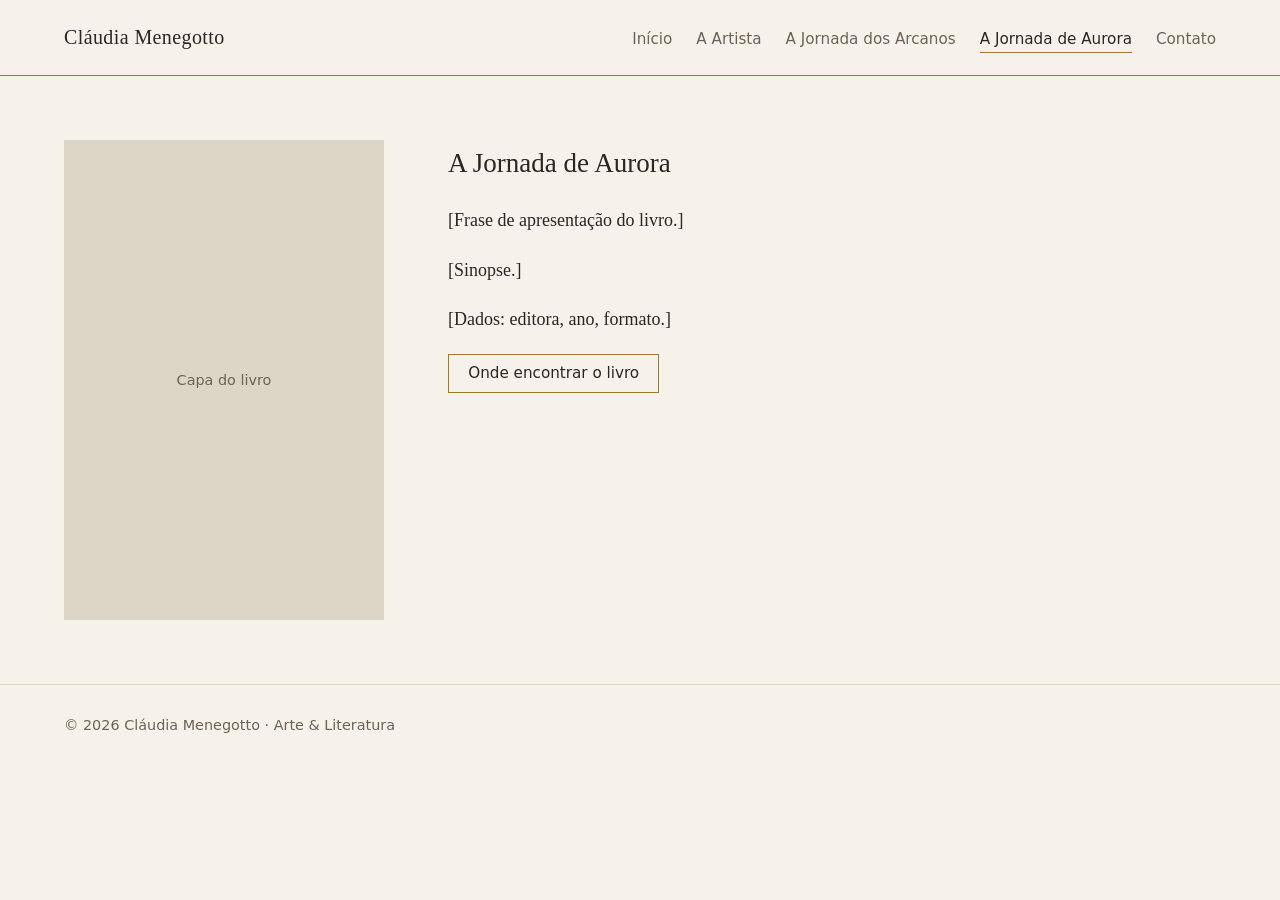
==== obras/jornada-de-aurora/index.html @ e8484754 "Add files via upload" ====
<!DOCTYPE html>
<html lang="pt-BR">
<head>
<meta charset="utf-8">
<meta name="viewport" content="width=device-width, initial-scale=1">
<title>A Jornada de Aurora — Cláudia Menegotto</title>
<meta name="description" content="Livro A Jornada de Aurora, de Cláudia Menegotto.">
<meta property="og:title" content="A Jornada de Aurora — Cláudia Menegotto">
<meta property="og:description" content="Livro A Jornada de Aurora, de Cláudia Menegotto.">
<meta property="og:image" content="https://arte.claudiamenegotto.com.br/img/og.jpg">
<meta property="og:type" content="website">
<link rel="icon" href="/img/favicon.png">
<link rel="stylesheet" href="/css/style.css">
</head>
<body>
<header class="topo">
<a class="marca" href="/">Cláudia Menegotto</a>
<nav aria-label="Principal">
<a href="/">Início</a>
<a href="/artista.html">A Artista</a>
<a href="/obras/jornada-dos-arcanos/">A Jornada dos Arcanos</a>
<a href="/obras/jornada-de-aurora/" aria-current="page">A Jornada de Aurora</a>
<a href="/contato.html">Contato</a>
</nav>
</header>
<main>
<section class="livro">
<div class="foto" style="aspect-ratio:2/3"><img src="/img/aurora-capa.webp" alt="Capa do livro A Jornada de Aurora" onerror="this.remove()">Capa do livro</div>
<div>
<h1>A Jornada de Aurora</h1>
<p class="lead">[Frase de apresentação do livro.]</p>
<p>[Sinopse.]</p>
<p>[Dados: editora, ano, formato.]</p>
<a class="botao" href="LINK-DE-COMPRA">Onde encontrar o livro</a>
</div>
</section>
</main>
<footer class="rodape">© <span data-ano></span> Cláudia Menegotto · Arte &amp; Literatura</footer>
<script src="/js/main.js"></script>
</body>
</html>
---- css/style.css ----
:root{--fundo:#F6F2EA;--texto:#2A2622;--suave:#6B6358;--ouro:#9C7A2E;--linha:#DDD5C5;
--serif:"Iowan Old Style","Palatino Linotype",Palatino,Georgia,serif;--sans:system-ui,-apple-system,"Segoe UI",sans-serif}
*{box-sizing:border-box}
html{scroll-behavior:smooth}
body{margin:0;background:var(--fundo);color:var(--texto);font:1.125rem/1.75 var(--serif)}
img{max-width:100%;display:block}
a{color:inherit}
:focus-visible{outline:2px solid var(--ouro);outline-offset:3px}
.topo{display:flex;flex-wrap:wrap;justify-content:space-between;align-items:baseline;gap:.5rem 2rem;padding:1.25rem clamp(1rem,5vw,4rem);border-bottom:1px solid var(--ouro)}
.marca{font-size:1.25rem;text-decoration:none;letter-spacing:.02em}
.topo nav{display:flex;flex-wrap:wrap;gap:.25rem 1.5rem;font:.95rem var(--sans)}
.topo nav a{text-decoration:none;color:var(--suave);padding:.25rem 0}
.topo nav a:hover,.topo nav a[aria-current]{color:var(--texto);box-shadow:0 1px 0 var(--ouro)}
main{padding:0 clamp(1rem,5vw,4rem)}
.hero{padding:clamp(3rem,10vw,7rem) 0 clamp(2rem,6vw,4rem)}
.hero h1{font-weight:400;font-size:clamp(2.6rem,8vw,5.5rem);line-height:1.05;margin:0 0 1rem;letter-spacing:-.01em}
.hero p{font-style:italic;color:var(--suave);font-size:1.3rem;max-width:34ch;margin:0}
.destaques{display:grid;grid-template-columns:1fr 1fr;gap:clamp(1.5rem,4vw,3.5rem);padding-bottom:4rem}
.destaque{text-decoration:none;display:block}
.foto{aspect-ratio:4/5;background:var(--linha);overflow:hidden;display:grid;place-items:center;color:var(--suave);font:.9rem var(--sans)}
.foto img{width:100%;height:100%;object-fit:cover}
.destaque h2{font-weight:400;font-size:1.75rem;margin:1rem 0 .25rem}
.destaque p{margin:0 0 .75rem;color:var(--suave)}
.botao{display:inline-block;font:.95rem var(--sans);border:1px solid var(--ouro);padding:.6rem 1.2rem;text-decoration:none;color:var(--texto);background:none;cursor:pointer}
.botao:hover{background:var(--ouro);color:#fff}
.texto{max-width:62ch;padding:clamp(2rem,6vw,4rem) 0}
.texto h1{font-weight:400;font-size:clamp(2rem,5vw,3.25rem);line-height:1.15;margin:0 0 1.5rem}
.texto .lead{font-style:italic;font-size:1.3rem;color:var(--suave)}
.livro{display:grid;grid-template-columns:minmax(0,320px) 1fr;gap:clamp(1.5rem,5vw,4rem);padding:clamp(2rem,6vw,4rem) 0;align-items:start}
.livro h1{font-weight:400;margin:0 0 1rem}
.galeria{display:grid;grid-template-columns:repeat(auto-fill,minmax(150px,1fr));gap:1rem;padding:1rem 0 4rem}
.galeria button{all:unset;cursor:pointer;display:block}
.galeria .foto{aspect-ratio:3/4}
.galeria .foto.sem-foto::before{content:attr(data-n);font:2.5rem var(--serif);color:var(--ouro)}
.galeria span{display:block;margin-top:.4rem;font:.9rem var(--sans);color:var(--suave)}
dialog{border:0;padding:0;background:var(--fundo);color:var(--texto);max-width:min(960px,94vw);width:100%;max-height:94vh;overflow:auto}
dialog::backdrop{background:rgba(30,26,22,.85)}
.lb{display:grid;grid-template-columns:3fr 2fr;gap:2rem;padding:1.5rem}
.lb .foto{aspect-ratio:auto;background:none}
.lb .foto img{height:auto;max-height:85vh;object-fit:contain}
.lb h3{font-weight:400;font-size:1.75rem;margin:0 0 1rem}
.lb .frase{font-style:italic;font-size:1.25rem}
.lb .pergunta{color:var(--ouro)}
.lb-nav{display:flex;gap:.5rem;flex-wrap:wrap;margin-top:1.5rem}
label{display:block;font:.95rem var(--sans);margin-top:1rem}
input,textarea{width:100%;font:1rem var(--sans);padding:.6rem;border:1px solid var(--linha);background:#fff}
.rodape{padding:2rem clamp(1rem,5vw,4rem);border-top:1px solid var(--linha);font:.9rem var(--sans);color:var(--suave)}
@media(max-width:720px){.destaques,.livro,.lb{grid-template-columns:1fr}}
@media(prefers-reduced-motion:reduce){html{scroll-behavior:auto}}
.galeria .foto img{object-fit:contain}
.galeria{align-items:start}
.galeria .foto{aspect-ratio:auto;background:none}
.galeria .foto img{height:auto;object-fit:contain}
.galeria .foto.sem-foto{aspect-ratio:3/4;background:var(--linha)}
.galeria{grid-template-columns:repeat(16,1fr);gap:1.25rem .75rem}
.galeria button{grid-column:span 2}
.galeria button:nth-child(1),.galeria button:nth-child(16){grid-column:2 / span 2}
.galeria button:nth-child(8){grid-column:1 / span 2}
@media(max-width:900px){
.galeria{grid-template-columns:repeat(auto-fill,minmax(110px,1fr))}
.galeria button:nth-child(n){grid-column:auto}
}
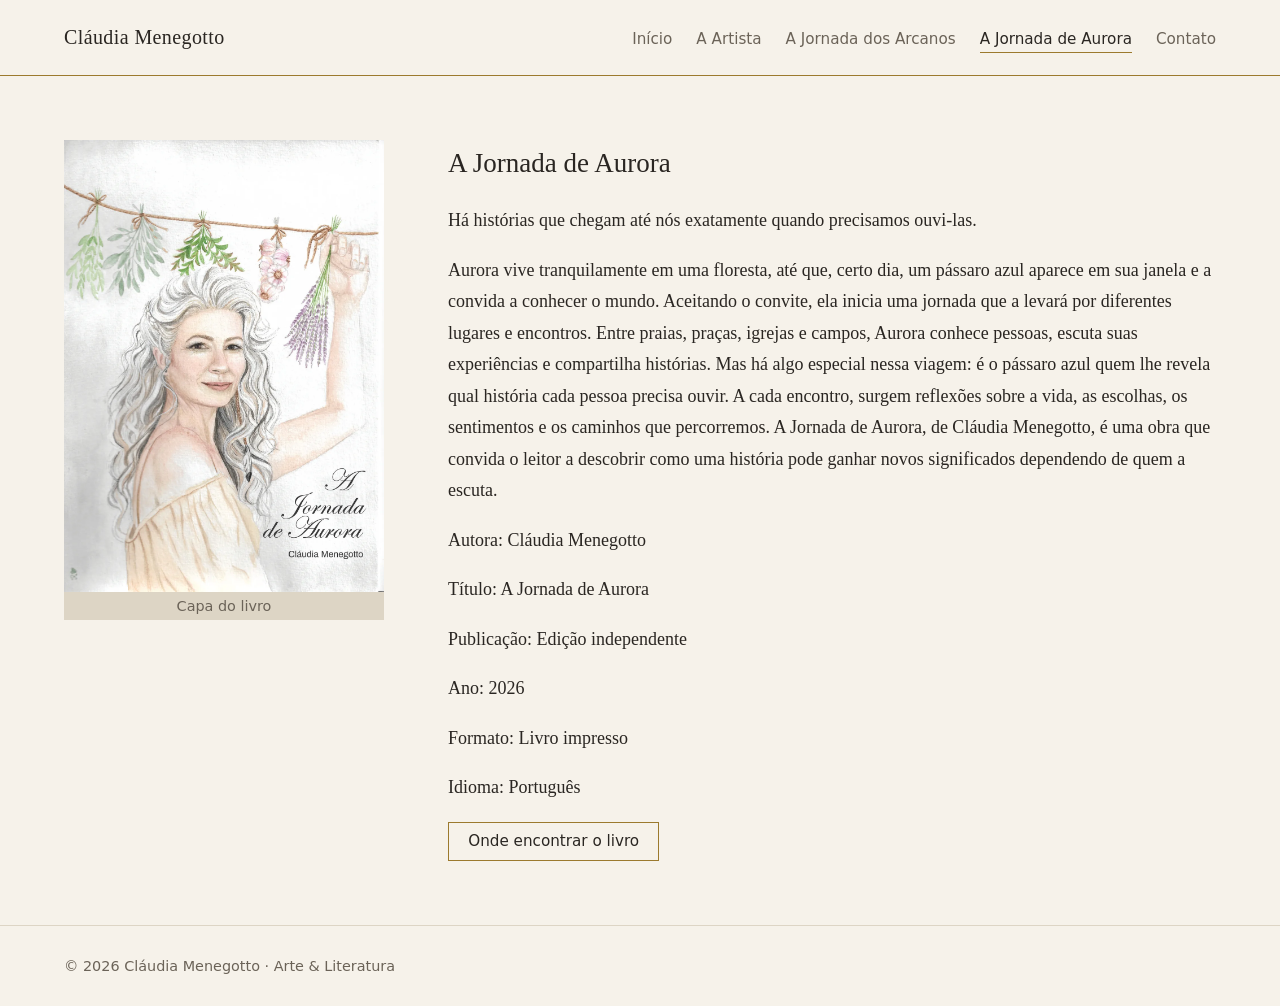
==== commit 1b1a80a6: "Add files via upload “Textos novos e mais fotos”" ====
--- a/obras/jornada-de-aurora/index.html
+++ b/obras/jornada-de-aurora/index.html
@@ -28,10 +28,19 @@
 <div class="foto" style="aspect-ratio:2/3"><img src="/img/aurora-capa.webp" alt="Capa do livro A Jornada de Aurora" onerror="this.remove()">Capa do livro</div>
 <div>
 <h1>A Jornada de Aurora</h1>
-<p class="lead">[Frase de apresentação do livro.]</p>
-<p>[Sinopse.]</p>
-<p>[Dados: editora, ano, formato.]</p>
-<a class="botao" href="LINK-DE-COMPRA">Onde encontrar o livro</a>
+<p class="lead">Há histórias que chegam até nós exatamente quando precisamos ouvi-las.</p>
+<p>Aurora vive tranquilamente em uma floresta, até que, certo dia, um pássaro azul aparece em sua janela e a convida a conhecer o mundo.
+Aceitando o convite, ela inicia uma jornada que a levará por diferentes lugares e encontros. Entre praias, praças, igrejas e campos, Aurora conhece pessoas, escuta suas experiências e compartilha histórias.
+Mas há algo especial nessa viagem: é o pássaro azul quem lhe revela qual história cada pessoa precisa ouvir.
+A cada encontro, surgem reflexões sobre a vida, as escolhas, os sentimentos e os caminhos que percorremos.
+A Jornada de Aurora, de Cláudia Menegotto, é uma obra que convida o leitor a descobrir como uma história pode ganhar novos significados dependendo de quem a escuta.</p>
+<p>Autora: Cláudia Menegotto</p>
+Título: A Jornada de Aurora</p>
+Publicação: Edição independente</p>
+Ano: 2026</p>
+Formato: Livro impresso</p>
+Idioma: Português</p>
+<a class="botao" href="https://www.amazon.com.br/Jornada-Aurora-Cl%C3%A1udia-Menegotto-ebook/dp/B0FF2WG23J/ref=sr_1_5?__mk_pt_BR=%C3%85M%C3%85%C5%BD%C3%95%C3%91&crid=3G5QTINK9AEIJ&dib=eyJ2IjoiMSJ9.[base64].I6HMRCLj_oyGDGX-7HS_ZInhVFxqEJJkIUWOuiNA_0w&dib_tag=se&keywords=a+jornada+de+aurora&qid=1794937590&sprefix=a+jornada+de+aurora%2Caps%2C240&sr=8-5">Onde encontrar o livro</a>
 </div>
 </section>
 </main>
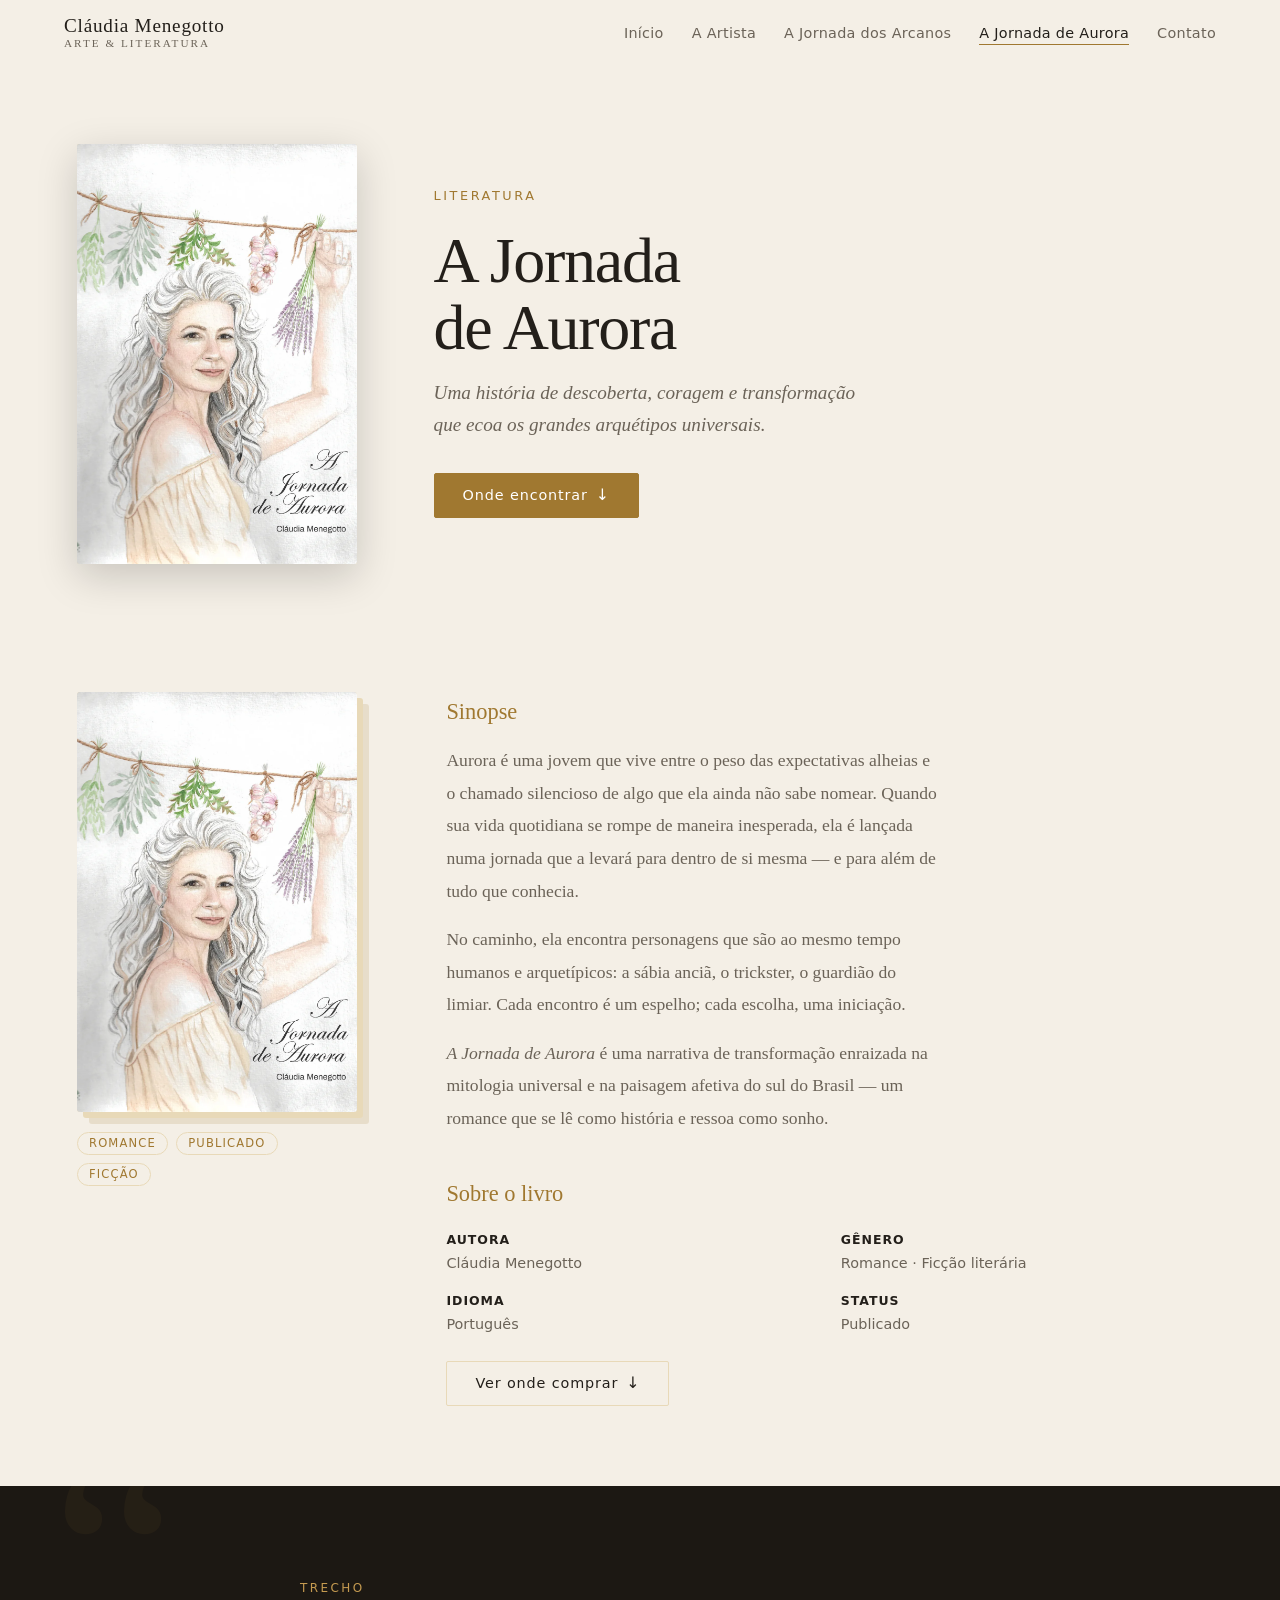
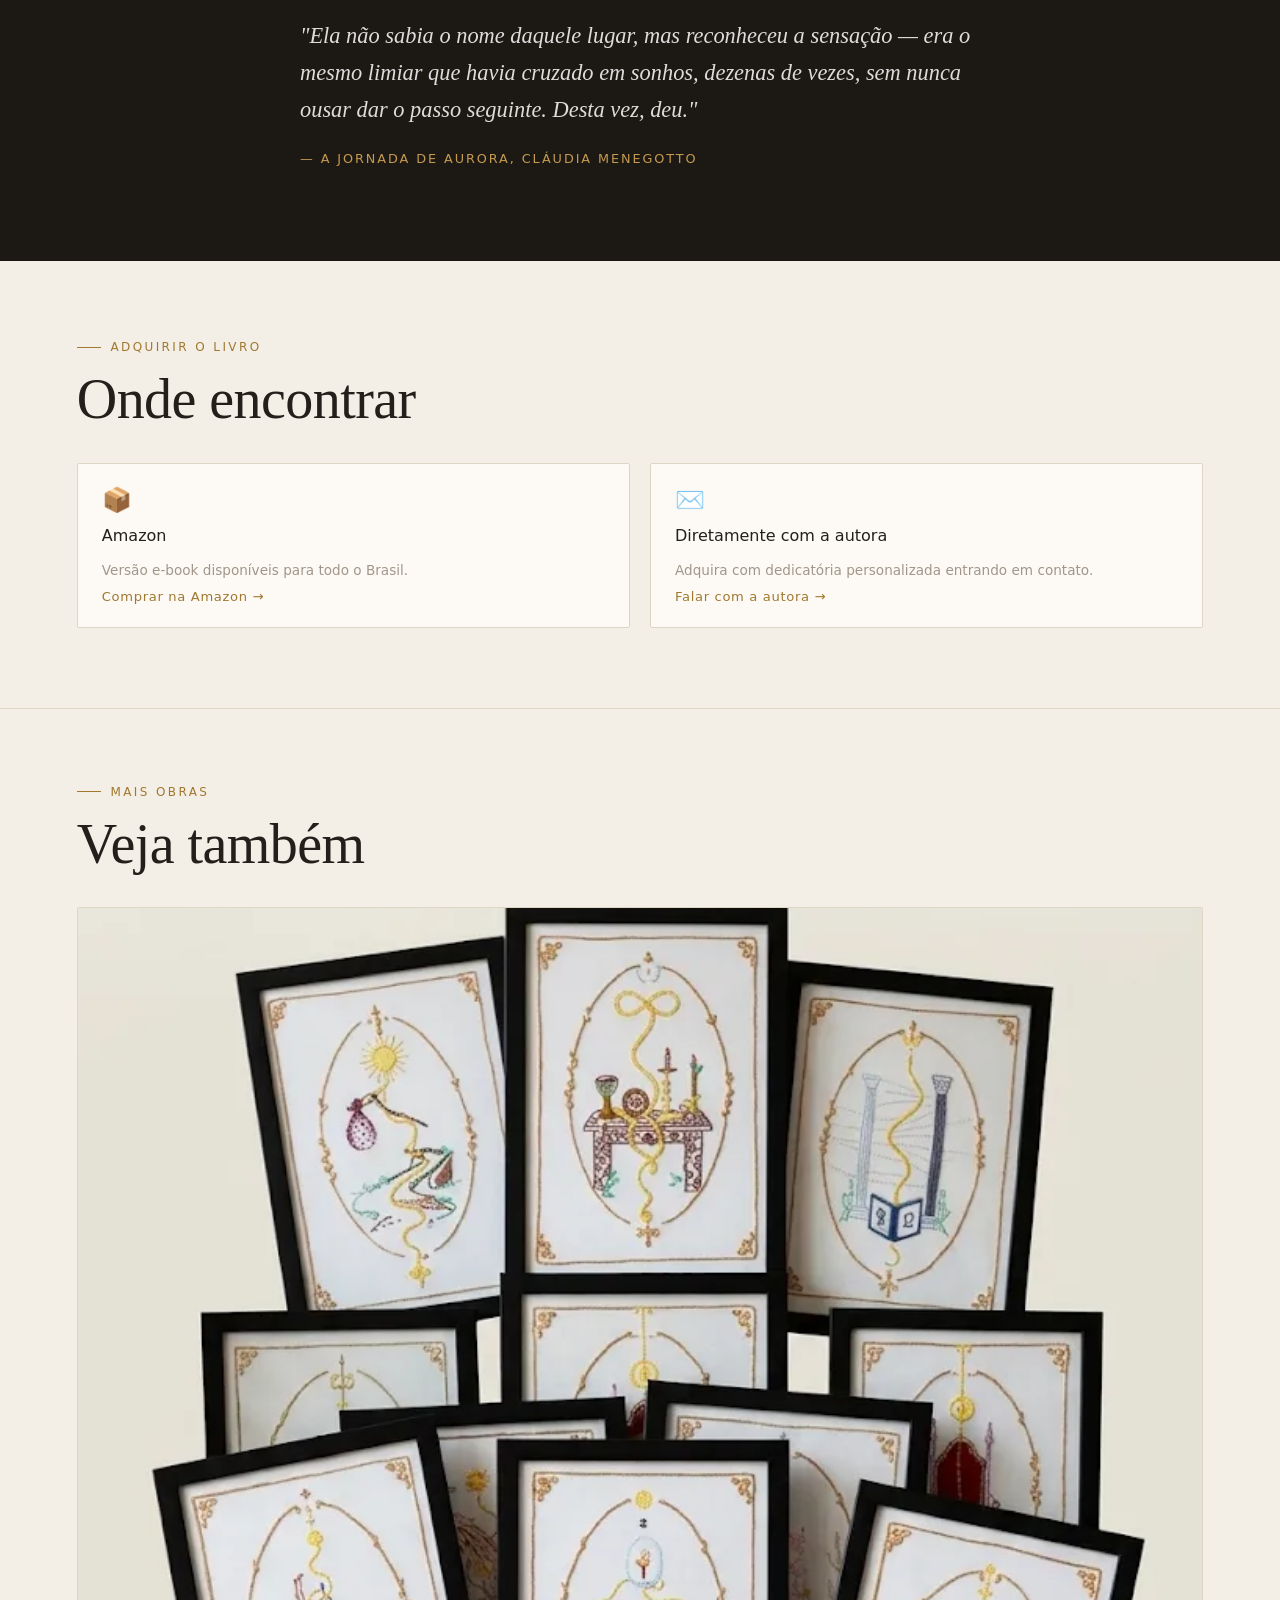
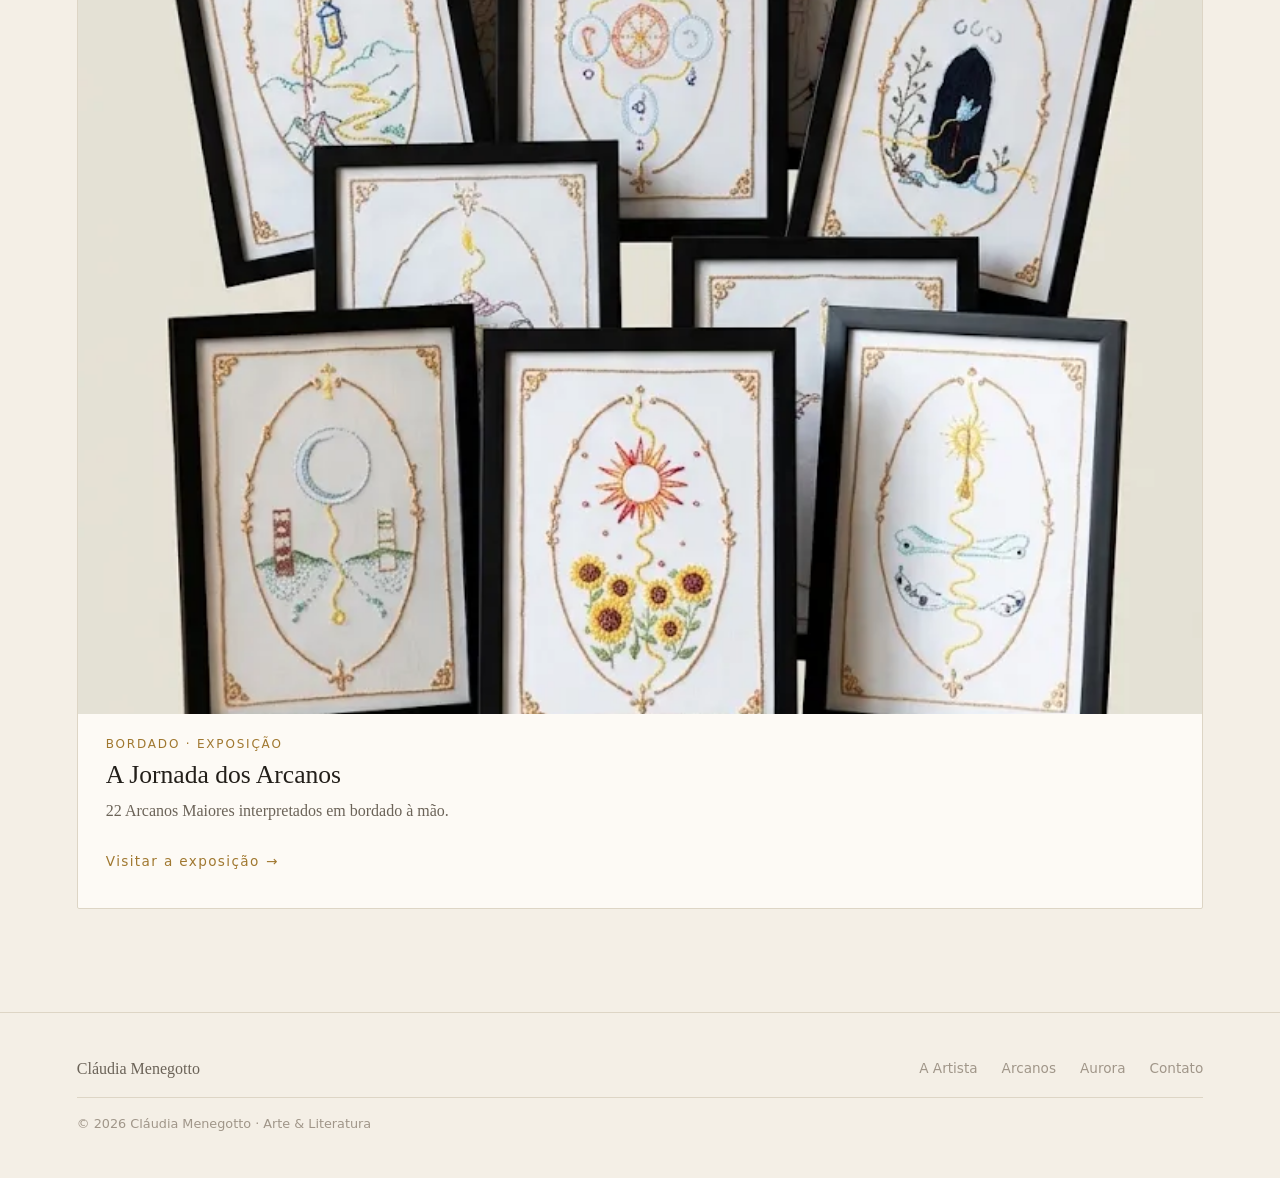
==== commit bae0a5e4: "Add files via upload Novo layout" ====
--- a/obras/jornada-de-aurora/index.html
+++ b/obras/jornada-de-aurora/index.html
@@ -1,50 +1,356 @@
 <!DOCTYPE html>
 <html lang="pt-BR">
 <head>
-<meta charset="utf-8">
-<meta name="viewport" content="width=device-width, initial-scale=1">
-<title>A Jornada de Aurora — Cláudia Menegotto</title>
-<meta name="description" content="Livro A Jornada de Aurora, de Cláudia Menegotto.">
-<meta property="og:title" content="A Jornada de Aurora — Cláudia Menegotto">
-<meta property="og:description" content="Livro A Jornada de Aurora, de Cláudia Menegotto.">
-<meta property="og:image" content="https://arte.claudiamenegotto.com.br/img/og.jpg">
-<meta property="og:type" content="website">
-<link rel="icon" href="/img/favicon.png">
-<link rel="stylesheet" href="/css/style.css">
+  <meta charset="utf-8">
+  <meta name="viewport" content="width=device-width, initial-scale=1">
+  <title>A Jornada de Aurora — Cláudia Menegotto</title>
+  <meta name="description" content="A Jornada de Aurora, romance de estreia de Cláudia Menegotto. Uma história de descoberta, coragem e transformação.">
+  <link rel="icon" href="/img/favicon.png">
+  <link rel="stylesheet" href="/css/style.css">
+  <style>
+    /* ── Destaque de sinopse ── */
+    .sinopse-section {
+      padding: 3rem clamp(1.5rem,6vw,6rem) 5rem;
+      display: grid;
+      grid-template-columns: 280px 1fr;
+      gap: clamp(2.5rem,7vw,6rem);
+      align-items: start;
+    }
+
+    .capa-livro {
+      position: sticky;
+      top: 7rem;
+    }
+    .capa-livro-img {
+      aspect-ratio: 2/3;
+      overflow: hidden;
+      background: var(--gold-pale);
+      border-radius: 3px;
+      box-shadow:
+        6px 6px 0 var(--gold-pale),
+        12px 12px 0 rgba(160,120,48,.15);
+    }
+    .capa-livro-img img {
+      width: 100%; height: 100%;
+      object-fit: cover;
+    }
+    .capa-livro-badges {
+      display: flex;
+      flex-wrap: wrap;
+      gap: .5rem;
+      margin-top: 1.25rem;
+    }
+    .badge {
+      font: .72rem/1 var(--sans);
+      letter-spacing: .1em;
+      text-transform: uppercase;
+      color: var(--gold);
+      border: 1px solid var(--gold-pale);
+      padding: .3rem .7rem;
+      border-radius: 100px;
+    }
+
+    /* ── Texto sinopse ── */
+    .sinopse-texto h2 {
+      font-weight: 400;
+      font-size: 1.4rem;
+      color: var(--gold);
+      margin: 2.5rem 0 .75rem;
+    }
+    .sinopse-texto h2:first-of-type { margin-top: 0; }
+    .sinopse-texto p {
+      color: var(--text-soft);
+      line-height: 1.85;
+      margin-bottom: 1rem;
+      max-width: 56ch;
+    }
+
+    /* ── Trecho do livro ── */
+    .trecho-section {
+      background: var(--bg-dark);
+      padding: clamp(3.5rem,8vw,6rem) clamp(1.5rem,6vw,6rem);
+      position: relative;
+      overflow: hidden;
+    }
+    .trecho-section::before {
+      content: '\201C';
+      position: absolute;
+      top: -2rem; left: clamp(1rem,4vw,4rem);
+      font: 18rem/1 var(--serif);
+      color: var(--gold);
+      opacity: .07;
+      pointer-events: none;
+      line-height: .7;
+    }
+    .trecho-inner {
+      max-width: 680px;
+      margin: 0 auto;
+      position: relative;
+    }
+    .trecho-label {
+      font: .75rem/1 var(--sans);
+      letter-spacing: .2em;
+      text-transform: uppercase;
+      color: var(--gold-light);
+      margin-bottom: 1.5rem;
+    }
+    .trecho-texto {
+      font-style: italic;
+      font-size: clamp(1.1rem,2.5vw,1.4rem);
+      line-height: 1.65;
+      color: rgba(255,255,255,.85);
+      font-weight: 300;
+    }
+    .trecho-fonte {
+      font: .8rem/1 var(--sans);
+      letter-spacing: .15em;
+      color: var(--gold-light);
+      margin-top: 1.5rem;
+      text-transform: uppercase;
+    }
+
+    /* ── Onde encontrar ── */
+    .onde-section {
+      padding: clamp(3rem,7vw,5rem) clamp(1.5rem,6vw,6rem);
+    }
+    .onde-grid {
+      display: grid;
+      grid-template-columns: repeat(auto-fit, minmax(200px, 1fr));
+      gap: 1.25rem;
+      margin-top: 2rem;
+    }
+    .onde-card {
+      background: var(--bg-card);
+      border: 1px solid var(--line);
+      border-radius: 2px;
+      padding: 1.5rem;
+      display: flex;
+      flex-direction: column;
+      gap: .6rem;
+      transition: border-color .25s, box-shadow .25s, transform .25s var(--ease-out);
+    }
+    .onde-card:hover {
+      border-color: var(--gold-pale);
+      box-shadow: var(--shadow);
+      transform: translateY(-3px);
+    }
+    .onde-card-icon {
+      font-size: 1.5rem;
+      line-height: 1;
+    }
+    .onde-card h4 {
+      font-weight: 500;
+      font-size: 1rem;
+      font-family: var(--sans);
+    }
+    .onde-card p {
+      font: .85rem/1.5 var(--sans);
+      color: var(--text-muted);
+      flex: 1;
+    }
+    .onde-card a {
+      font: .82rem/1 var(--sans);
+      color: var(--gold);
+      letter-spacing: .05em;
+      transition: letter-spacing .2s;
+    }
+    .onde-card:hover a { letter-spacing: .1em; }
+
+    /* ── Outras obras ── */
+    .outras-section {
+      padding: clamp(3rem,6vw,5rem) clamp(1.5rem,6vw,6rem) clamp(4rem,8vw,7rem);
+      border-top: 1px solid var(--line);
+    }
+
+    @media (max-width: 860px) {
+      .sinopse-section { grid-template-columns: 1fr; }
+      .capa-livro { position: static; display: flex; gap: 1.5rem; align-items: flex-start; }
+      .capa-livro-img { max-width: 160px; flex-shrink: 0; }
+    }
+    @media (max-width: 480px) {
+      .capa-livro { flex-direction: column; }
+    }
+  </style>
 </head>
 <body>
-<header class="topo">
-<a class="marca" href="/">Cláudia Menegotto</a>
-<nav aria-label="Principal">
-<a href="/">Início</a>
-<a href="/artista.html">A Artista</a>
-<a href="/obras/jornada-dos-arcanos/">A Jornada dos Arcanos</a>
-<a href="/obras/jornada-de-aurora/" aria-current="page">A Jornada de Aurora</a>
-<a href="/contato.html">Contato</a>
-</nav>
-</header>
-<main>
-<section class="livro">
-<div class="foto" style="aspect-ratio:2/3"><img src="/img/aurora-capa.webp" alt="Capa do livro A Jornada de Aurora" onerror="this.remove()">Capa do livro</div>
-<div>
-<h1>A Jornada de Aurora</h1>
-<p class="lead">Há histórias que chegam até nós exatamente quando precisamos ouvi-las.</p>
-<p>Aurora vive tranquilamente em uma floresta, até que, certo dia, um pássaro azul aparece em sua janela e a convida a conhecer o mundo.
-Aceitando o convite, ela inicia uma jornada que a levará por diferentes lugares e encontros. Entre praias, praças, igrejas e campos, Aurora conhece pessoas, escuta suas experiências e compartilha histórias.
-Mas há algo especial nessa viagem: é o pássaro azul quem lhe revela qual história cada pessoa precisa ouvir.
-A cada encontro, surgem reflexões sobre a vida, as escolhas, os sentimentos e os caminhos que percorremos.
-A Jornada de Aurora, de Cláudia Menegotto, é uma obra que convida o leitor a descobrir como uma história pode ganhar novos significados dependendo de quem a escuta.</p>
-<p>Autora: Cláudia Menegotto</p>
-Título: A Jornada de Aurora</p>
-Publicação: Edição independente</p>
-Ano: 2026</p>
-Formato: Livro impresso</p>
-Idioma: Português</p>
-<a class="botao" href="https://www.amazon.com.br/Jornada-Aurora-Cl%C3%A1udia-Menegotto-ebook/dp/B0FF2WG23J/ref=sr_1_5?__mk_pt_BR=%C3%85M%C3%85%C5%BD%C3%95%C3%91&crid=3G5QTINK9AEIJ&dib=eyJ2IjoiMSJ9.[base64].I6HMRCLj_oyGDGX-7HS_ZInhVFxqEJJkIUWOuiNA_0w&dib_tag=se&keywords=a+jornada+de+aurora&qid=1794937590&sprefix=a+jornada+de+aurora%2Caps%2C240&sr=8-5">Onde encontrar o livro</a>
-</div>
-</section>
-</main>
-<footer class="rodape">© <span data-ano></span> Cláudia Menegotto · Arte &amp; Literatura</footer>
-<script src="/js/main.js"></script>
+
+  <!-- ── HEADER ── -->
+  <header class="site-header" id="header">
+    <a class="marca" href="/">
+      Cláudia Menegotto
+      <span class="marca-sub">Arte &amp; Literatura</span>
+    </a>
+    <button class="nav-toggle" id="nav-toggle" aria-label="Abrir menu" aria-expanded="false">
+      <span></span><span></span><span></span>
+    </button>
+    <nav class="site-nav" id="site-nav" aria-label="Principal">
+      <a href="/">Início</a>
+      <a href="/artista.html">A Artista</a>
+      <a href="/obras/jornada-dos-arcanos/">A Jornada dos Arcanos</a>
+      <a href="/obras/jornada-de-aurora/" aria-current="page">A Jornada de Aurora</a>
+      <a href="/contato.html">Contato</a>
+    </nav>
+  </header>
+
+  <main>
+
+    <!-- ── HERO ── -->
+    <div class="livro-hero">
+      <div class="livro-capa revelar">
+        <img
+          src="/img/aurora-capa.webp"
+          alt="Capa do livro A Jornada de Aurora"
+          loading="lazy"
+          onerror="this.closest('.livro-capa').style.background='var(--gold-pale)'; this.remove()">
+      </div>
+      <div class="livro-info">
+        <p class="eyebrow revelar">Literatura</p>
+        <h1 class="revelar delay-1">A Jornada<br>de Aurora</h1>
+        <p class="lead revelar delay-2">
+          Uma história de descoberta, coragem e transformação
+          que ecoa os grandes arquétipos universais.
+        </p>
+        <div class="revelar delay-3">
+          <a href="#onde-encontrar" class="btn btn-primary">
+            Onde encontrar <span class="btn-icon">↓</span>
+          </a>
+        </div>
+      </div>
+    </div>
+
+    <!-- ── SINOPSE ── -->
+    <div class="sinopse-section">
+
+      <div class="capa-livro revelar-esq">
+        <div class="capa-livro-img">
+          <img
+            src="/img/aurora-capa.webp"
+            alt="Capa do livro A Jornada de Aurora"
+            loading="lazy"
+            onerror="this.closest('.capa-livro-img').style.background='var(--gold-pale)'; this.remove()">
+        </div>
+        <div class="capa-livro-badges">
+          <span class="badge">Romance</span>
+          <span class="badge">Publicado</span>
+          <span class="badge">Ficção</span>
+        </div>
+      </div>
+
+      <div class="sinopse-texto">
+
+        <h2 class="revelar">Sinopse</h2>
+        <p class="revelar delay-1">
+          Aurora é uma jovem que vive entre o peso das expectativas alheias e
+          o chamado silencioso de algo que ela ainda não sabe nomear. Quando
+          sua vida quotidiana se rompe de maneira inesperada, ela é lançada
+          numa jornada que a levará para dentro de si mesma — e para além
+          de tudo que conhecia.
+        </p>
+        <p class="revelar delay-2">
+          No caminho, ela encontra personagens que são ao mesmo tempo humanos
+          e arquetípicos: a sábia anciã, o trickster, o guardião do limiar.
+          Cada encontro é um espelho; cada escolha, uma iniciação.
+        </p>
+        <p class="revelar delay-3">
+          <em>A Jornada de Aurora</em> é uma narrativa de transformação
+          enraizada na mitologia universal e na paisagem afetiva do sul do
+          Brasil — um romance que se lê como história e ressoa como sonho.
+        </p>
+
+        <h2 class="revelar">Sobre o livro</h2>
+        <div class="revelar delay-1" style="display:grid; grid-template-columns:1fr 1fr; gap:.75rem 2rem; font:.9rem/1.7 var(--sans); color:var(--text-soft); margin-bottom:1.5rem">
+          <div><strong style="color:var(--text); font-size:.78rem; letter-spacing:.08em; text-transform:uppercase">Autora</strong><br>Cláudia Menegotto</div>
+          <div><strong style="color:var(--text); font-size:.78rem; letter-spacing:.08em; text-transform:uppercase">Gênero</strong><br>Romance · Ficção literária</div>
+          <div><strong style="color:var(--text); font-size:.78rem; letter-spacing:.08em; text-transform:uppercase">Idioma</strong><br>Português</div>
+          <div><strong style="color:var(--text); font-size:.78rem; letter-spacing:.08em; text-transform:uppercase">Status</strong><br>Publicado</div>
+        </div>
+
+        <div class="revelar delay-2">
+          <a href="#onde-encontrar" class="btn btn-outline">
+            Ver onde comprar <span class="btn-icon">↓</span>
+          </a>
+        </div>
+
+      </div>
+    </div>
+
+    <!-- ── TRECHO ── -->
+    <section class="trecho-section" aria-label="Trecho do livro">
+      <div class="trecho-inner revelar">
+        <p class="trecho-label">Trecho</p>
+        <p class="trecho-texto">
+          "Ela não sabia o nome daquele lugar, mas reconheceu a sensação —
+          era o mesmo limiar que havia cruzado em sonhos, dezenas de vezes,
+          sem nunca ousar dar o passo seguinte. Desta vez, deu."
+        </p>
+        <p class="trecho-fonte">— A Jornada de Aurora, Cláudia Menegotto</p>
+      </div>
+    </section>
+
+    <!-- ── ONDE ENCONTRAR ── -->
+    <section class="onde-section" id="onde-encontrar" aria-labelledby="onde-titulo">
+      <p class="section-label revelar">Adquirir o livro</p>
+      <h2 class="section-title revelar delay-1" id="onde-titulo">
+        Onde encontrar
+      </h2>
+
+      <div class="onde-grid">
+        <div class="onde-card revelar delay-1">
+          <div class="onde-card-icon">📦</div>
+          <h4>Amazon</h4>
+          <p>Versão e-book disponíveis para todo o Brasil.</p>
+          <a href="#" target="https://www.amazon.com.br/Jornada-Aurora-Cl%C3%A1udia-Menegotto-ebook/dp/B0FF2WG23J/ref=sr_1_3?__mk_pt_BR=%C3%85M%C3%85%C5%BD%C3%95%C3%91&crid=2HEIQ3GQFZ6YY&dib=eyJ2IjoiMSJ9.[base64].MZE-5sO7yaTYk4WbabNjZqIbLuHMXWJtvLUrKu9njFo&dib_tag=se&keywords=a+jornada+de+aurora&qid=1795047746&s=books&sprefix=a+jornada+de+aurora%2Cstripbooks%2C310&sr=1-3" rel="noopener">Comprar na Amazon →</a>
+        </div>
+        <div class="onde-card revelar delay-2">
+          <div class="onde-card-icon">✉️</div>
+          <h4>Diretamente com a autora</h4>
+          <p>Adquira com dedicatória personalizada entrando em contato.</p>
+          <a href="/contato.html">Falar com a autora →</a>
+        </div>
+      </div>
+    </section>
+
+    <!-- ── OUTRAS OBRAS ── -->
+    <section class="outras-section" aria-labelledby="outras-titulo">
+      <p class="section-label revelar">Mais obras</p>
+      <h2 class="section-title revelar delay-1" id="outras-titulo">
+        Veja também
+      </h2>
+      <div class="obras-grid" style="margin-top:2rem">
+        <a class="obra-card revelar delay-2" href="/obras/jornada-dos-arcanos/">
+          <div class="obra-card-img">
+            <img
+              src="/img/arcanos-destaque.webp"
+              alt="Os 22 bordados da Jornada dos Arcanos"
+              loading="lazy"
+              onerror="this.closest('.obra-card-img').style.background='var(--gold-pale)'; this.remove()">
+          </div>
+          <div class="obra-card-body">
+            <p class="obra-card-tag">Bordado · Exposição</p>
+            <h3 class="obra-card-title">A Jornada dos Arcanos</h3>
+            <p class="obra-card-desc">22 Arcanos Maiores interpretados em bordado à mão.</p>
+            <span class="obra-card-link">Visitar a exposição <span>→</span></span>
+          </div>
+        </a>
+      </div>
+    </section>
+
+  </main>
+
+  <!-- ── FOOTER ── -->
+  <footer class="site-footer">
+    <div class="footer-marca">Cláudia Menegotto</div>
+    <nav class="footer-nav" aria-label="Rodapé">
+      <a href="/artista.html">A Artista</a>
+      <a href="/obras/jornada-dos-arcanos/">Arcanos</a>
+      <a href="/obras/jornada-de-aurora/">Aurora</a>
+      <a href="/contato.html">Contato</a>
+    </nav>
+    <p class="footer-copy">
+      © <span data-ano></span> Cláudia Menegotto · Arte &amp; Literatura
+    </p>
+  </footer>
+
+  <script src="/js/main.js"></script>
 </body>
 </html>
--- a/css/style.css
+++ b/css/style.css
@@ -1,62 +1,1093 @@
-:root{--fundo:#F6F2EA;--texto:#2A2622;--suave:#6B6358;--ouro:#9C7A2E;--linha:#DDD5C5;
---serif:"Iowan Old Style","Palatino Linotype",Palatino,Georgia,serif;--sans:system-ui,-apple-system,"Segoe UI",sans-serif}
-*{box-sizing:border-box}
-html{scroll-behavior:smooth}
-body{margin:0;background:var(--fundo);color:var(--texto);font:1.125rem/1.75 var(--serif)}
-img{max-width:100%;display:block}
-a{color:inherit}
-:focus-visible{outline:2px solid var(--ouro);outline-offset:3px}
-.topo{display:flex;flex-wrap:wrap;justify-content:space-between;align-items:baseline;gap:.5rem 2rem;padding:1.25rem clamp(1rem,5vw,4rem);border-bottom:1px solid var(--ouro)}
-.marca{font-size:1.25rem;text-decoration:none;letter-spacing:.02em}
-.topo nav{display:flex;flex-wrap:wrap;gap:.25rem 1.5rem;font:.95rem var(--sans)}
-.topo nav a{text-decoration:none;color:var(--suave);padding:.25rem 0}
-.topo nav a:hover,.topo nav a[aria-current]{color:var(--texto);box-shadow:0 1px 0 var(--ouro)}
-main{padding:0 clamp(1rem,5vw,4rem)}
-.hero{padding:clamp(3rem,10vw,7rem) 0 clamp(2rem,6vw,4rem)}
-.hero h1{font-weight:400;font-size:clamp(2.6rem,8vw,5.5rem);line-height:1.05;margin:0 0 1rem;letter-spacing:-.01em}
-.hero p{font-style:italic;color:var(--suave);font-size:1.3rem;max-width:34ch;margin:0}
-.destaques{display:grid;grid-template-columns:1fr 1fr;gap:clamp(1.5rem,4vw,3.5rem);padding-bottom:4rem}
-.destaque{text-decoration:none;display:block}
-.foto{aspect-ratio:4/5;background:var(--linha);overflow:hidden;display:grid;place-items:center;color:var(--suave);font:.9rem var(--sans)}
-.foto img{width:100%;height:100%;object-fit:cover}
-.destaque h2{font-weight:400;font-size:1.75rem;margin:1rem 0 .25rem}
-.destaque p{margin:0 0 .75rem;color:var(--suave)}
-.botao{display:inline-block;font:.95rem var(--sans);border:1px solid var(--ouro);padding:.6rem 1.2rem;text-decoration:none;color:var(--texto);background:none;cursor:pointer}
-.botao:hover{background:var(--ouro);color:#fff}
-.texto{max-width:62ch;padding:clamp(2rem,6vw,4rem) 0}
-.texto h1{font-weight:400;font-size:clamp(2rem,5vw,3.25rem);line-height:1.15;margin:0 0 1.5rem}
-.texto .lead{font-style:italic;font-size:1.3rem;color:var(--suave)}
-.livro{display:grid;grid-template-columns:minmax(0,320px) 1fr;gap:clamp(1.5rem,5vw,4rem);padding:clamp(2rem,6vw,4rem) 0;align-items:start}
-.livro h1{font-weight:400;margin:0 0 1rem}
-.galeria{display:grid;grid-template-columns:repeat(auto-fill,minmax(150px,1fr));gap:1rem;padding:1rem 0 4rem}
-.galeria button{all:unset;cursor:pointer;display:block}
-.galeria .foto{aspect-ratio:3/4}
-.galeria .foto.sem-foto::before{content:attr(data-n);font:2.5rem var(--serif);color:var(--ouro)}
-.galeria span{display:block;margin-top:.4rem;font:.9rem var(--sans);color:var(--suave)}
-dialog{border:0;padding:0;background:var(--fundo);color:var(--texto);max-width:min(960px,94vw);width:100%;max-height:94vh;overflow:auto}
-dialog::backdrop{background:rgba(30,26,22,.85)}
-.lb{display:grid;grid-template-columns:3fr 2fr;gap:2rem;padding:1.5rem}
-.lb .foto{aspect-ratio:auto;background:none}
-.lb .foto img{height:auto;max-height:85vh;object-fit:contain}
-.lb h3{font-weight:400;font-size:1.75rem;margin:0 0 1rem}
-.lb .frase{font-style:italic;font-size:1.25rem}
-.lb .pergunta{color:var(--ouro)}
-.lb-nav{display:flex;gap:.5rem;flex-wrap:wrap;margin-top:1.5rem}
-label{display:block;font:.95rem var(--sans);margin-top:1rem}
-input,textarea{width:100%;font:1rem var(--sans);padding:.6rem;border:1px solid var(--linha);background:#fff}
-.rodape{padding:2rem clamp(1rem,5vw,4rem);border-top:1px solid var(--linha);font:.9rem var(--sans);color:var(--suave)}
-@media(max-width:720px){.destaques,.livro,.lb{grid-template-columns:1fr}}
-@media(prefers-reduced-motion:reduce){html{scroll-behavior:auto}}
-.galeria .foto img{object-fit:contain}
-.galeria{align-items:start}
-.galeria .foto{aspect-ratio:auto;background:none}
-.galeria .foto img{height:auto;object-fit:contain}
-.galeria .foto.sem-foto{aspect-ratio:3/4;background:var(--linha)}
-.galeria{grid-template-columns:repeat(16,1fr);gap:1.25rem .75rem}
-.galeria button{grid-column:span 2}
-.galeria button:nth-child(1),.galeria button:nth-child(16){grid-column:2 / span 2}
-.galeria button:nth-child(8){grid-column:1 / span 2}
-@media(max-width:900px){
-.galeria{grid-template-columns:repeat(auto-fill,minmax(110px,1fr))}
-.galeria button:nth-child(n){grid-column:auto}
-}
+/* =====================================================
+   CLÁUDIA MENEGOTTO — Design System v2
+   Paleta: sépia profundo, creme, dourado envelhecido
+   ===================================================== */
+
+/* ── Tokens ── */
+:root {
+  --bg:          #F4EFE6;
+  --bg-card:     #FDFAF5;
+  --bg-dark:     #1C1813;
+  --text:        #231F1A;
+  --text-soft:   #6B6358;
+  --text-muted:  #A09689;
+  --gold:        #A07830;
+  --gold-light:  #C49A50;
+  --gold-pale:   #E8D9B8;
+  --line:        #DDD5C5;
+  --white:       #FFFFFF;
+
+  --serif:  "Iowan Old Style","Palatino Linotype",Palatino,Georgia,serif;
+  --sans:   system-ui,-apple-system,"Segoe UI",Helvetica,sans-serif;
+
+  --radius: 2px;
+  --shadow: 0 4px 24px rgba(0,0,0,.10);
+  --shadow-hover: 0 12px 40px rgba(0,0,0,.18);
+
+  --ease-out: cubic-bezier(.22,.61,.36,1);
+  --ease-spring: cubic-bezier(.34,1.56,.64,1);
+}
+
+/* ── Reset & Base ── */
+*, *::before, *::after { box-sizing: border-box; margin: 0; padding: 0; }
+
+html {
+  scroll-behavior: smooth;
+  -webkit-text-size-adjust: 100%;
+}
+
+body {
+  background: var(--bg);
+  color: var(--text);
+  font: 1.1rem/1.8 var(--serif);
+  min-height: 100vh;
+  overflow-x: hidden;
+}
+
+img { max-width: 100%; display: block; }
+
+a { color: inherit; text-decoration: none; }
+
+::selection {
+  background: var(--gold-pale);
+  color: var(--text);
+}
+
+:focus-visible {
+  outline: 2px solid var(--gold);
+  outline-offset: 3px;
+}
+
+/* =====================================================
+   HEADER / NAV
+   ===================================================== */
+.site-header {
+  position: fixed;
+  top: 0; left: 0; right: 0;
+  z-index: 100;
+  padding: 1rem clamp(1.5rem,5vw,5rem);
+  display: flex;
+  align-items: center;
+  justify-content: space-between;
+  gap: 1rem;
+  transition: background .4s var(--ease-out),
+              box-shadow .4s var(--ease-out),
+              backdrop-filter .4s;
+}
+
+/* Estado scrolled — glassmorphism */
+.site-header.scrolled {
+  background: rgba(244,239,230,.82);
+  backdrop-filter: blur(16px) saturate(1.4);
+  -webkit-backdrop-filter: blur(16px) saturate(1.4);
+  box-shadow: 0 1px 0 var(--line), 0 4px 24px rgba(0,0,0,.06);
+}
+
+.marca {
+  font: 1.2rem/1 var(--serif);
+  letter-spacing: .04em;
+  color: var(--text);
+  flex-shrink: 0;
+  transition: color .2s;
+}
+.marca:hover { color: var(--gold); }
+
+.marca .marca-sub {
+  display: block;
+  font-size: .7rem;
+  letter-spacing: .18em;
+  text-transform: uppercase;
+  color: var(--text-soft);
+  margin-top: .2rem;
+}
+
+/* Hamburger */
+.nav-toggle {
+  display: none;
+  flex-direction: column;
+  gap: 5px;
+  background: none;
+  border: none;
+  cursor: pointer;
+  padding: .5rem;
+  z-index: 110;
+}
+.nav-toggle span {
+  display: block;
+  width: 24px; height: 1.5px;
+  background: var(--text);
+  transition: transform .3s var(--ease-out), opacity .3s;
+}
+.nav-toggle.ativo span:nth-child(1) { transform: translateY(6.5px) rotate(45deg); }
+.nav-toggle.ativo span:nth-child(2) { opacity: 0; }
+.nav-toggle.ativo span:nth-child(3) { transform: translateY(-6.5px) rotate(-45deg); }
+
+.site-nav {
+  display: flex;
+  gap: .25rem 1.75rem;
+  flex-wrap: wrap;
+  align-items: center;
+  font: .9rem/1 var(--sans);
+}
+
+.site-nav a {
+  color: var(--text-soft);
+  padding: .3rem 0;
+  letter-spacing: .02em;
+  position: relative;
+  transition: color .2s;
+}
+.site-nav a::after {
+  content: '';
+  position: absolute;
+  bottom: 0; left: 0; right: 0;
+  height: 1px;
+  background: var(--gold);
+  transform: scaleX(0);
+  transform-origin: left;
+  transition: transform .3s var(--ease-out);
+}
+.site-nav a:hover,
+.site-nav a[aria-current] { color: var(--text); }
+.site-nav a:hover::after,
+.site-nav a[aria-current]::after { transform: scaleX(1); }
+
+/* =====================================================
+   HERO
+   ===================================================== */
+.hero {
+  min-height: 100svh;
+  display: grid;
+  place-items: center;
+  padding: 7rem clamp(1.5rem,6vw,6rem) 5rem;
+  position: relative;
+  overflow: hidden;
+}
+
+/* Ornamento de fundo */
+.hero::before {
+  content: '';
+  position: absolute;
+  inset: 0;
+  background:
+    radial-gradient(ellipse 80% 60% at 70% 40%, rgba(160,120,48,.08) 0%, transparent 65%),
+    radial-gradient(ellipse 60% 80% at 20% 70%, rgba(160,120,48,.05) 0%, transparent 60%);
+  pointer-events: none;
+}
+
+.hero-inner {
+  max-width: 900px;
+  width: 100%;
+  position: relative;
+}
+
+.hero-eyebrow {
+  font: .8rem/1 var(--sans);
+  letter-spacing: .22em;
+  text-transform: uppercase;
+  color: var(--gold);
+  margin-bottom: 1.5rem;
+  display: flex;
+  align-items: center;
+  gap: .75rem;
+}
+.hero-eyebrow::before {
+  content: '';
+  display: inline-block;
+  width: 2.5rem; height: 1px;
+  background: var(--gold);
+}
+
+.hero h1 {
+  font-weight: 300;
+  font-size: clamp(3rem, 10vw, 7.5rem);
+  line-height: .95;
+  letter-spacing: -.02em;
+  margin-bottom: 1.75rem;
+}
+.hero h1 em {
+  font-style: italic;
+  font-weight: 400;
+  color: var(--gold);
+}
+
+.hero-lead {
+  font-style: italic;
+  font-size: clamp(1.1rem,2.5vw,1.4rem);
+  color: var(--text-soft);
+  max-width: 36ch;
+  line-height: 1.6;
+  margin-bottom: 3rem;
+}
+
+.hero-actions {
+  display: flex;
+  gap: 1rem;
+  flex-wrap: wrap;
+}
+
+/* Linha ornamental separadora */
+.hero-line {
+  position: absolute;
+  right: 0; top: 50%;
+  transform: translateY(-50%);
+  width: 1px; height: 45%;
+  background: linear-gradient(to bottom, transparent, var(--gold-pale), transparent);
+  opacity: .6;
+}
+
+/* Scroll indicator */
+.scroll-hint {
+  position: absolute;
+  bottom: 2.5rem;
+  left: 50%;
+  transform: translateX(-50%);
+  display: flex;
+  flex-direction: column;
+  align-items: center;
+  gap: .5rem;
+  font: .75rem/1 var(--sans);
+  letter-spacing: .15em;
+  text-transform: uppercase;
+  color: var(--text-muted);
+  animation: bounce 2.5s ease-in-out infinite;
+}
+.scroll-hint::after {
+  content: '';
+  display: block;
+  width: 1px; height: 2.5rem;
+  background: linear-gradient(to bottom, var(--gold-pale), transparent);
+}
+@keyframes bounce {
+  0%,100% { transform: translateX(-50%) translateY(0); }
+  50%      { transform: translateX(-50%) translateY(6px); }
+}
+
+/* =====================================================
+   BOTÕES
+   ===================================================== */
+.btn {
+  display: inline-flex;
+  align-items: center;
+  gap: .5rem;
+  font: .9rem/1 var(--sans);
+  letter-spacing: .06em;
+  padding: .85rem 1.75rem;
+  border: 1px solid currentColor;
+  cursor: pointer;
+  background: none;
+  transition:
+    background .25s var(--ease-out),
+    color .25s,
+    transform .2s var(--ease-spring),
+    box-shadow .25s;
+  border-radius: var(--radius);
+}
+.btn:hover {
+  transform: translateY(-2px);
+  box-shadow: var(--shadow);
+}
+
+.btn-primary {
+  background: var(--gold);
+  color: var(--white);
+  border-color: var(--gold);
+}
+.btn-primary:hover {
+  background: var(--gold-light);
+  border-color: var(--gold-light);
+}
+
+.btn-outline {
+  color: var(--text);
+  border-color: var(--gold-pale);
+}
+.btn-outline:hover {
+  background: var(--gold-pale);
+  border-color: var(--gold);
+}
+
+.btn-icon {
+  display: inline-block;
+  font-size: 1.1em;
+  transition: transform .2s var(--ease-spring);
+}
+.btn:hover .btn-icon { transform: translateX(4px); }
+
+/* =====================================================
+   SEÇÕES GERAIS
+   ===================================================== */
+.section {
+  padding: clamp(4rem,10vw,8rem) clamp(1.5rem,6vw,6rem);
+}
+
+.section-label {
+  font: .75rem/1 var(--sans);
+  letter-spacing: .2em;
+  text-transform: uppercase;
+  color: var(--gold);
+  margin-bottom: 1rem;
+  display: flex;
+  align-items: center;
+  gap: .6rem;
+}
+.section-label::before {
+  content: '';
+  display: inline-block;
+  width: 1.5rem; height: 1px;
+  background: var(--gold);
+}
+
+.section-title {
+  font-weight: 300;
+  font-size: clamp(2rem,5vw,3.5rem);
+  line-height: 1.1;
+  letter-spacing: -.01em;
+  margin-bottom: 1.5rem;
+}
+
+/* =====================================================
+   OBRAS / CARDS DE DESTAQUE
+   ===================================================== */
+.obras-grid {
+  display: grid;
+  grid-template-columns: repeat(auto-fit, minmax(min(100%, 340px), 1fr));
+  gap: clamp(1.5rem,4vw,3rem);
+  margin-top: 3.5rem;
+}
+
+.obra-card {
+  display: block;
+  background: var(--bg-card);
+  border: 1px solid var(--line);
+  border-radius: var(--radius);
+  overflow: hidden;
+  transition:
+    transform .35s var(--ease-out),
+    box-shadow .35s var(--ease-out),
+    border-color .35s;
+  position: relative;
+}
+.obra-card:hover {
+  transform: translateY(-6px);
+  box-shadow: var(--shadow-hover);
+  border-color: var(--gold-pale);
+}
+
+.obra-card-img {
+  aspect-ratio: 4/5;
+  overflow: hidden;
+  background: var(--gold-pale);
+  position: relative;
+}
+.obra-card-img img {
+  width: 100%; height: 100%;
+  object-fit: cover;
+  transition: transform .6s var(--ease-out);
+}
+.obra-card:hover .obra-card-img img {
+  transform: scale(1.05);
+}
+
+/* Overlay gradiente no card */
+.obra-card-img::after {
+  content: '';
+  position: absolute;
+  inset: 0;
+  background: linear-gradient(to top, rgba(28,24,19,.5) 0%, transparent 55%);
+  opacity: 0;
+  transition: opacity .35s;
+}
+.obra-card:hover .obra-card-img::after { opacity: 1; }
+
+.obra-card-body {
+  padding: 1.5rem 1.75rem 2rem;
+}
+.obra-card-tag {
+  font: .75rem/1 var(--sans);
+  letter-spacing: .15em;
+  text-transform: uppercase;
+  color: var(--gold);
+  margin-bottom: .6rem;
+}
+.obra-card-title {
+  font-weight: 400;
+  font-size: 1.6rem;
+  line-height: 1.2;
+  margin-bottom: .5rem;
+}
+.obra-card-desc {
+  color: var(--text-soft);
+  font-size: 1rem;
+  margin-bottom: 1.25rem;
+  line-height: 1.65;
+}
+.obra-card-link {
+  font: .85rem/1 var(--sans);
+  letter-spacing: .1em;
+  color: var(--gold);
+  display: inline-flex;
+  align-items: center;
+  gap: .4rem;
+  transition: gap .2s var(--ease-spring);
+}
+.obra-card:hover .obra-card-link { gap: .75rem; }
+
+/* =====================================================
+   FRASE / QUOTE SECTION
+   ===================================================== */
+.quote-section {
+  padding: clamp(4rem,8vw,7rem) clamp(1.5rem,6vw,6rem);
+  background: var(--bg-dark);
+  color: var(--white);
+  position: relative;
+  overflow: hidden;
+}
+.quote-section::before {
+  content: '\201C';
+  position: absolute;
+  top: -1rem; left: clamp(1rem,4vw,4rem);
+  font: 20rem/1 var(--serif);
+  color: var(--gold);
+  opacity: .07;
+  pointer-events: none;
+  line-height: .7;
+}
+
+.quote-inner {
+  max-width: 760px;
+  margin: 0 auto;
+  position: relative;
+}
+
+blockquote {
+  font-style: italic;
+  font-size: clamp(1.4rem,3.5vw,2.25rem);
+  line-height: 1.4;
+  font-weight: 300;
+  color: var(--white);
+}
+blockquote cite {
+  display: block;
+  font-style: normal;
+  font: .85rem/1 var(--sans);
+  letter-spacing: .15em;
+  text-transform: uppercase;
+  color: var(--gold-light);
+  margin-top: 1.5rem;
+}
+
+/* =====================================================
+   SOBRE / BIO PREVIEW
+   ===================================================== */
+.bio-section {
+  display: grid;
+  grid-template-columns: 1fr 1fr;
+  gap: clamp(2rem,8vw,7rem);
+  align-items: center;
+}
+
+.bio-img-wrap {
+  position: relative;
+}
+.bio-img-wrap::before {
+  content: '';
+  position: absolute;
+  inset: -1.25rem 1.25rem 1.25rem -1.25rem;
+  border: 1px solid var(--gold-pale);
+  border-radius: var(--radius);
+  z-index: 0;
+}
+.bio-img {
+  position: relative;
+  z-index: 1;
+  aspect-ratio: 3/4;
+  overflow: hidden;
+  background: var(--gold-pale);
+  border-radius: var(--radius);
+}
+.bio-img img {
+  width: 100%; height: 100%;
+  object-fit: cover;
+}
+
+.bio-content { }
+.bio-content .section-title { margin-bottom: 1rem; }
+.bio-text {
+  color: var(--text-soft);
+  line-height: 1.85;
+  margin-bottom: 1.5rem;
+}
+
+/* =====================================================
+   PÁGINA ARTISTA
+   ===================================================== */
+.page-hero {
+  padding: 10rem clamp(1.5rem,6vw,6rem) 4rem;
+  max-width: 820px;
+}
+.page-hero .eyebrow {
+  font: .8rem/1 var(--sans);
+  letter-spacing: .2em;
+  text-transform: uppercase;
+  color: var(--gold);
+  margin-bottom: 1.5rem;
+}
+.page-hero h1 {
+  font-weight: 300;
+  font-size: clamp(2.5rem,7vw,5rem);
+  line-height: 1.05;
+  letter-spacing: -.02em;
+  margin-bottom: 1.5rem;
+}
+.page-hero .lead {
+  font-style: italic;
+  font-size: 1.3rem;
+  color: var(--text-soft);
+  line-height: 1.6;
+  max-width: 46ch;
+}
+
+.artista-body {
+  display: grid;
+  grid-template-columns: 1fr 320px;
+  gap: clamp(2rem,6vw,5rem);
+  padding: 3rem clamp(1.5rem,6vw,6rem) 6rem;
+  align-items: start;
+}
+
+.artista-texto h2 {
+  font-weight: 400;
+  font-size: 1.5rem;
+  margin: 2.5rem 0 .75rem;
+  color: var(--gold);
+}
+.artista-texto h2:first-child { margin-top: 0; }
+.artista-texto p {
+  color: var(--text-soft);
+  line-height: 1.85;
+  margin-bottom: 1rem;
+}
+
+.artista-aside {
+  position: sticky;
+  top: 7rem;
+}
+.artista-foto {
+  aspect-ratio: 3/4;
+  overflow: hidden;
+  background: var(--gold-pale);
+  border-radius: var(--radius);
+  margin-bottom: 1.5rem;
+}
+.artista-foto img {
+  width: 100%; height: 100%;
+  object-fit: cover;
+}
+.artista-info {
+  font: .85rem/1.6 var(--sans);
+  color: var(--text-soft);
+  border-top: 1px solid var(--line);
+  padding-top: 1rem;
+}
+.artista-info strong {
+  display: block;
+  font-weight: 600;
+  color: var(--text);
+  font-size: .75rem;
+  letter-spacing: .1em;
+  text-transform: uppercase;
+  margin-bottom: .3rem;
+}
+.artista-info + .artista-info { margin-top: 1rem; }
+
+/* =====================================================
+   PÁGINA OBRA — ARCANOS
+   ===================================================== */
+.obra-hero {
+  padding: 9rem clamp(1.5rem,6vw,6rem) 4rem;
+  display: grid;
+  grid-template-columns: 1fr 1fr;
+  gap: clamp(2rem,6vw,5rem);
+  align-items: end;
+}
+.obra-hero-text .eyebrow {
+  font: .8rem/1 var(--sans);
+  letter-spacing: .2em;
+  text-transform: uppercase;
+  color: var(--gold);
+  margin-bottom: 1.5rem;
+}
+.obra-hero-text h1 {
+  font-weight: 300;
+  font-size: clamp(2.5rem,6vw,4.5rem);
+  line-height: 1.05;
+  letter-spacing: -.02em;
+  margin-bottom: 1rem;
+}
+.obra-hero-text .lead {
+  font-style: italic;
+  font-size: 1.2rem;
+  color: var(--text-soft);
+  line-height: 1.65;
+  max-width: 42ch;
+}
+.obra-hero-img {
+  aspect-ratio: 1;
+  overflow: hidden;
+  background: var(--gold-pale);
+  border-radius: var(--radius);
+  position: relative;
+}
+.obra-hero-img img {
+  width: 100%; height: 100%;
+  object-fit: cover;
+}
+.obra-hero-img-label {
+  position: absolute;
+  bottom: 1rem; left: 1rem;
+  font: .75rem/1 var(--sans);
+  letter-spacing: .1em;
+  color: rgba(255,255,255,.7);
+  background: rgba(28,24,19,.55);
+  backdrop-filter: blur(8px);
+  padding: .4rem .75rem;
+  border-radius: 2px;
+}
+
+/* Galeria Arcanos */
+.galeria-section {
+  padding: 3rem clamp(1.5rem,6vw,6rem) 6rem;
+}
+.galeria-titulo {
+  font-weight: 300;
+  font-size: 1.5rem;
+  margin-bottom: 2rem;
+  color: var(--text-soft);
+}
+
+.galeria {
+  display: grid;
+  grid-template-columns: repeat(auto-fill, minmax(140px,1fr));
+  gap: 1rem .75rem;
+  align-items: start;
+}
+.galeria button {
+  all: unset;
+  cursor: pointer;
+  display: block;
+  transition: transform .25s var(--ease-out);
+}
+.galeria button:hover { transform: translateY(-3px); }
+.galeria .g-foto {
+  aspect-ratio: 3/4;
+  overflow: hidden;
+  background: var(--gold-pale);
+  border-radius: var(--radius);
+  display: grid;
+  place-items: center;
+  position: relative;
+}
+.galeria .g-foto img {
+  width: 100%; height: 100%;
+  object-fit: cover;
+  transition: transform .4s var(--ease-out);
+}
+.galeria button:hover .g-foto img { transform: scale(1.06); }
+.galeria .g-foto.sem-foto {
+  aspect-ratio: 3/4;
+  background: var(--gold-pale);
+}
+.galeria .g-foto.sem-foto::before {
+  content: attr(data-n);
+  font: 2.5rem/1 var(--serif);
+  color: var(--gold);
+}
+.galeria span {
+  display: block;
+  margin-top: .4rem;
+  font: .8rem/1.4 var(--sans);
+  color: var(--text-muted);
+}
+
+/* Dialog / Lightbox */
+dialog {
+  border: 0; padding: 0;
+  background: var(--bg-card);
+  color: var(--text);
+  max-width: min(1000px,96vw);
+  width: 100%;
+  max-height: 94vh;
+  overflow: auto;
+  border-radius: 4px;
+  box-shadow: 0 24px 80px rgba(0,0,0,.35);
+}
+dialog::backdrop {
+  background: rgba(20,16,12,.88);
+  backdrop-filter: blur(4px);
+}
+.lb {
+  display: grid;
+  grid-template-columns: 3fr 2fr;
+  gap: 0;
+}
+.lb-foto {
+  background: var(--bg-dark);
+  display: flex;
+  align-items: center;
+  justify-content: center;
+  padding: 2rem;
+  min-height: 60vh;
+}
+.lb-foto img {
+  max-height: 80vh;
+  width: auto;
+  max-width: 100%;
+  object-fit: contain;
+}
+.lb-info {
+  padding: 2rem 1.75rem;
+  display: flex;
+  flex-direction: column;
+  gap: 1rem;
+  border-left: 1px solid var(--line);
+}
+.lb-numero {
+  font: .8rem/1 var(--sans);
+  letter-spacing: .2em;
+  color: var(--gold);
+}
+.lb-nome {
+  font-weight: 400;
+  font-size: 1.75rem;
+  line-height: 1.2;
+}
+.lb-frase {
+  font-style: italic;
+  font-size: 1.1rem;
+  color: var(--text-soft);
+  line-height: 1.6;
+}
+.lb-pergunta {
+  font: .9rem/1.6 var(--sans);
+  color: var(--gold);
+  border-left: 2px solid var(--gold-pale);
+  padding-left: .75rem;
+}
+.lb-nav {
+  display: flex;
+  gap: .5rem;
+  flex-wrap: wrap;
+  margin-top: auto;
+}
+
+/* =====================================================
+   PÁGINA AURORA — LIVRO
+   ===================================================== */
+.livro-hero {
+  padding: 9rem clamp(1.5rem,6vw,6rem) 5rem;
+  display: grid;
+  grid-template-columns: 280px 1fr;
+  gap: clamp(2rem,6vw,5rem);
+  align-items: center;
+}
+.livro-capa {
+  aspect-ratio: 2/3;
+  overflow: hidden;
+  background: var(--gold-pale);
+  border-radius: var(--radius);
+  box-shadow: var(--shadow-hover);
+  position: relative;
+}
+.livro-capa img {
+  width: 100%; height: 100%;
+  object-fit: cover;
+}
+.livro-info .eyebrow {
+  font: .8rem/1 var(--sans);
+  letter-spacing: .2em;
+  text-transform: uppercase;
+  color: var(--gold);
+  margin-bottom: 1.5rem;
+}
+.livro-info h1 {
+  font-weight: 300;
+  font-size: clamp(2.5rem,6vw,4rem);
+  line-height: 1.05;
+  letter-spacing: -.02em;
+  margin-bottom: 1rem;
+}
+.livro-info .lead {
+  font-style: italic;
+  font-size: 1.2rem;
+  color: var(--text-soft);
+  line-height: 1.65;
+  margin-bottom: 2rem;
+  max-width: 46ch;
+}
+
+.livro-body {
+  padding: 2rem clamp(1.5rem,6vw,6rem) 6rem;
+  max-width: 820px;
+}
+.livro-body h2 {
+  font-weight: 400;
+  font-size: 1.4rem;
+  margin: 2.5rem 0 .75rem;
+  color: var(--gold);
+}
+.livro-body p {
+  color: var(--text-soft);
+  line-height: 1.85;
+  margin-bottom: 1rem;
+}
+
+/* =====================================================
+   CONTATO
+   ===================================================== */
+.contato-layout {
+  display: grid;
+  grid-template-columns: 1fr 1fr;
+  gap: clamp(2rem,8vw,7rem);
+  padding: 10rem clamp(1.5rem,6vw,6rem) 6rem;
+  align-items: start;
+}
+
+.contato-info .eyebrow {
+  font: .8rem/1 var(--sans);
+  letter-spacing: .2em;
+  text-transform: uppercase;
+  color: var(--gold);
+  margin-bottom: 1.5rem;
+}
+.contato-info h1 {
+  font-weight: 300;
+  font-size: clamp(2.5rem,6vw,4rem);
+  line-height: 1.1;
+  letter-spacing: -.02em;
+  margin-bottom: 1rem;
+}
+.contato-info .lead {
+  font-style: italic;
+  color: var(--text-soft);
+  line-height: 1.7;
+  margin-bottom: 2.5rem;
+}
+.contato-links {
+  display: flex;
+  flex-direction: column;
+  gap: 1rem;
+}
+.contato-link {
+  display: flex;
+  align-items: center;
+  gap: .75rem;
+  font: 1rem/1 var(--sans);
+  color: var(--text-soft);
+  transition: color .2s;
+  padding: .5rem 0;
+  border-bottom: 1px solid var(--line);
+}
+.contato-link:hover { color: var(--gold); }
+.contato-link-icon {
+  width: 2rem; height: 2rem;
+  background: var(--gold-pale);
+  border-radius: 50%;
+  display: grid;
+  place-items: center;
+  flex-shrink: 0;
+  font-size: .85rem;
+}
+
+/* Formulário */
+.form-wrap {
+  background: var(--bg-card);
+  border: 1px solid var(--line);
+  border-radius: 4px;
+  padding: 2.5rem;
+}
+.form-wrap h2 {
+  font-weight: 400;
+  font-size: 1.4rem;
+  margin-bottom: 1.75rem;
+}
+.form-group {
+  margin-bottom: 1.25rem;
+}
+.form-group label {
+  display: block;
+  font: .8rem/1 var(--sans);
+  letter-spacing: .1em;
+  text-transform: uppercase;
+  color: var(--text-soft);
+  margin-bottom: .5rem;
+}
+.form-group input,
+.form-group textarea {
+  width: 100%;
+  font: 1rem/1.5 var(--serif);
+  padding: .75rem 1rem;
+  border: 1px solid var(--line);
+  background: var(--bg);
+  color: var(--text);
+  border-radius: var(--radius);
+  transition: border-color .2s, box-shadow .2s;
+  appearance: none;
+  -webkit-appearance: none;
+}
+.form-group input:focus,
+.form-group textarea:focus {
+  outline: none;
+  border-color: var(--gold);
+  box-shadow: 0 0 0 3px rgba(160,120,48,.12);
+}
+.form-group textarea { resize: vertical; min-height: 130px; }
+.form-privacidade {
+  font: .8rem/1.5 var(--sans);
+  color: var(--text-muted);
+  margin-bottom: 1.25rem;
+}
+
+/* =====================================================
+   FOOTER
+   ===================================================== */
+.site-footer {
+  padding: 3rem clamp(1.5rem,6vw,6rem);
+  border-top: 1px solid var(--line);
+  display: flex;
+  flex-wrap: wrap;
+  gap: 1rem;
+  justify-content: space-between;
+  align-items: center;
+}
+.footer-marca {
+  font: 1rem/1 var(--serif);
+  color: var(--text-soft);
+}
+.footer-nav {
+  display: flex;
+  gap: 1.5rem;
+  flex-wrap: wrap;
+  font: .85rem/1 var(--sans);
+}
+.footer-nav a {
+  color: var(--text-muted);
+  transition: color .2s;
+}
+.footer-nav a:hover { color: var(--gold); }
+.footer-copy {
+  width: 100%;
+  font: .8rem/1 var(--sans);
+  color: var(--text-muted);
+  border-top: 1px solid var(--line);
+  padding-top: 1.25rem;
+  margin-top: .25rem;
+}
+
+/* =====================================================
+   ANIMAÇÕES DE ENTRADA (JS acrescenta .visivel)
+   ===================================================== */
+.revelar {
+  opacity: 0;
+  transform: translateY(28px);
+  transition:
+    opacity .7s var(--ease-out),
+    transform .7s var(--ease-out);
+}
+.revelar.visivel {
+  opacity: 1;
+  transform: none;
+}
+.revelar-esq {
+  opacity: 0;
+  transform: translateX(-24px);
+  transition:
+    opacity .7s var(--ease-out),
+    transform .7s var(--ease-out);
+}
+.revelar-esq.visivel { opacity: 1; transform: none; }
+
+/* delays escalonados */
+.delay-1 { transition-delay: .1s; }
+.delay-2 { transition-delay: .2s; }
+.delay-3 { transition-delay: .3s; }
+.delay-4 { transition-delay: .4s; }
+.delay-5 { transition-delay: .5s; }
+
+/* =====================================================
+   DIVISOR ORNAMENTAL
+   ===================================================== */
+.divider {
+  display: flex;
+  align-items: center;
+  gap: 1rem;
+  margin: 1.5rem 0;
+  color: var(--gold-pale);
+}
+.divider::before,
+.divider::after {
+  content: '';
+  flex: 1;
+  height: 1px;
+  background: var(--line);
+}
+.divider-mark {
+  font: 1.2rem/1 var(--serif);
+  color: var(--gold);
+  opacity: .6;
+}
+
+/* =====================================================
+   RESPONSIVO
+   ===================================================== */
+@media (max-width: 900px) {
+  .bio-section { grid-template-columns: 1fr; }
+  .bio-img-wrap { max-width: 420px; }
+
+  .obra-hero { grid-template-columns: 1fr; }
+  .obra-hero-img { max-height: 320px; aspect-ratio: 16/9; }
+
+  .livro-hero { grid-template-columns: 1fr; }
+  .livro-capa { max-width: 240px; }
+
+  .artista-body { grid-template-columns: 1fr; }
+  .artista-aside { position: static; }
+
+  .contato-layout { grid-template-columns: 1fr; }
+
+  .lb { grid-template-columns: 1fr; }
+  .lb-foto { min-height: 50vw; }
+  .lb-info { border-left: none; border-top: 1px solid var(--line); }
+}
+
+@media (max-width: 640px) {
+  .site-nav {
+    display: none;
+    position: fixed;
+    inset: 0;
+    background: var(--bg);
+    flex-direction: column;
+    align-items: center;
+    justify-content: center;
+    gap: 2rem;
+    font-size: 1.1rem;
+    z-index: 105;
+  }
+  .site-nav.aberto { display: flex; }
+  .nav-toggle { display: flex; }
+
+  .hero h1 { font-size: clamp(2.5rem,13vw,4.5rem); }
+  .hero-line { display: none; }
+  .scroll-hint { display: none; }
+}
+
+@media (prefers-reduced-motion: reduce) {
+  *, *::before, *::after {
+    animation-duration: .01ms !important;
+    transition-duration: .01ms !important;
+  }
+  .revelar, .revelar-esq {
+    opacity: 1;
+    transform: none;
+  }
+}
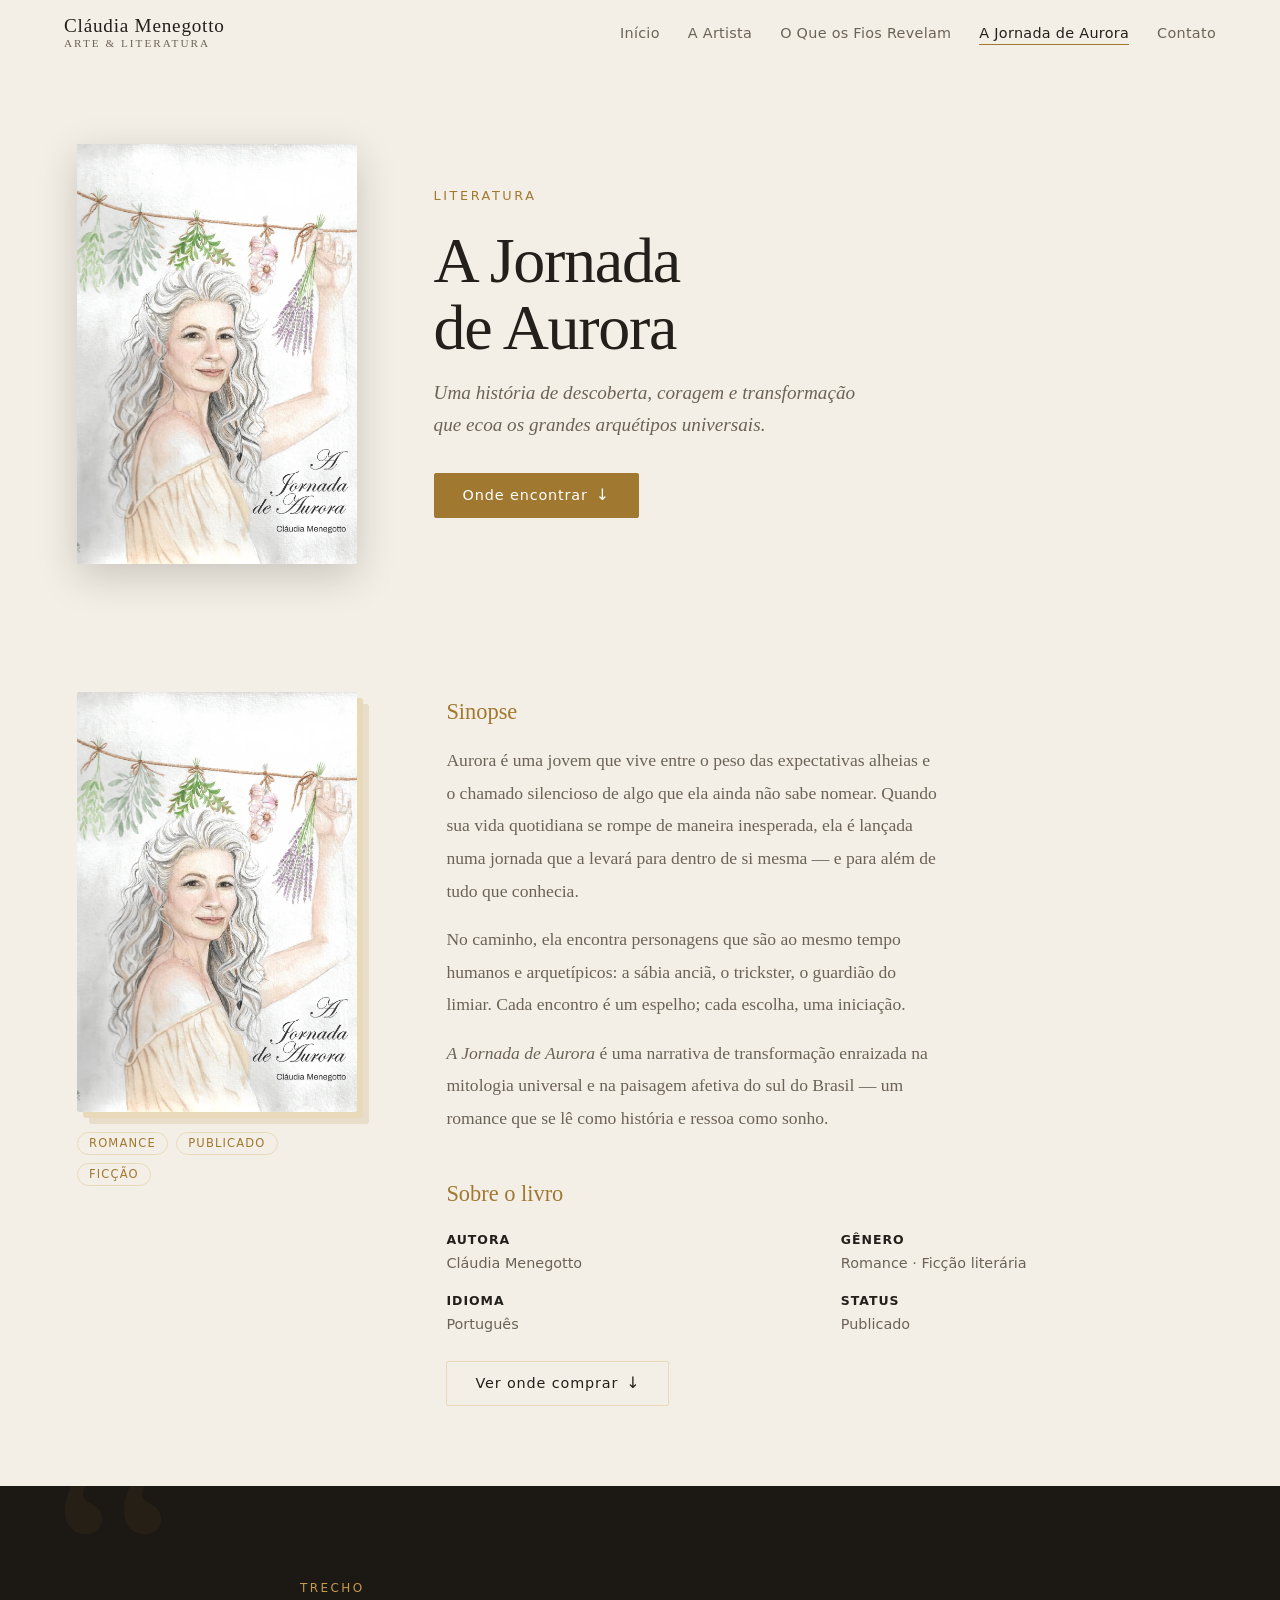
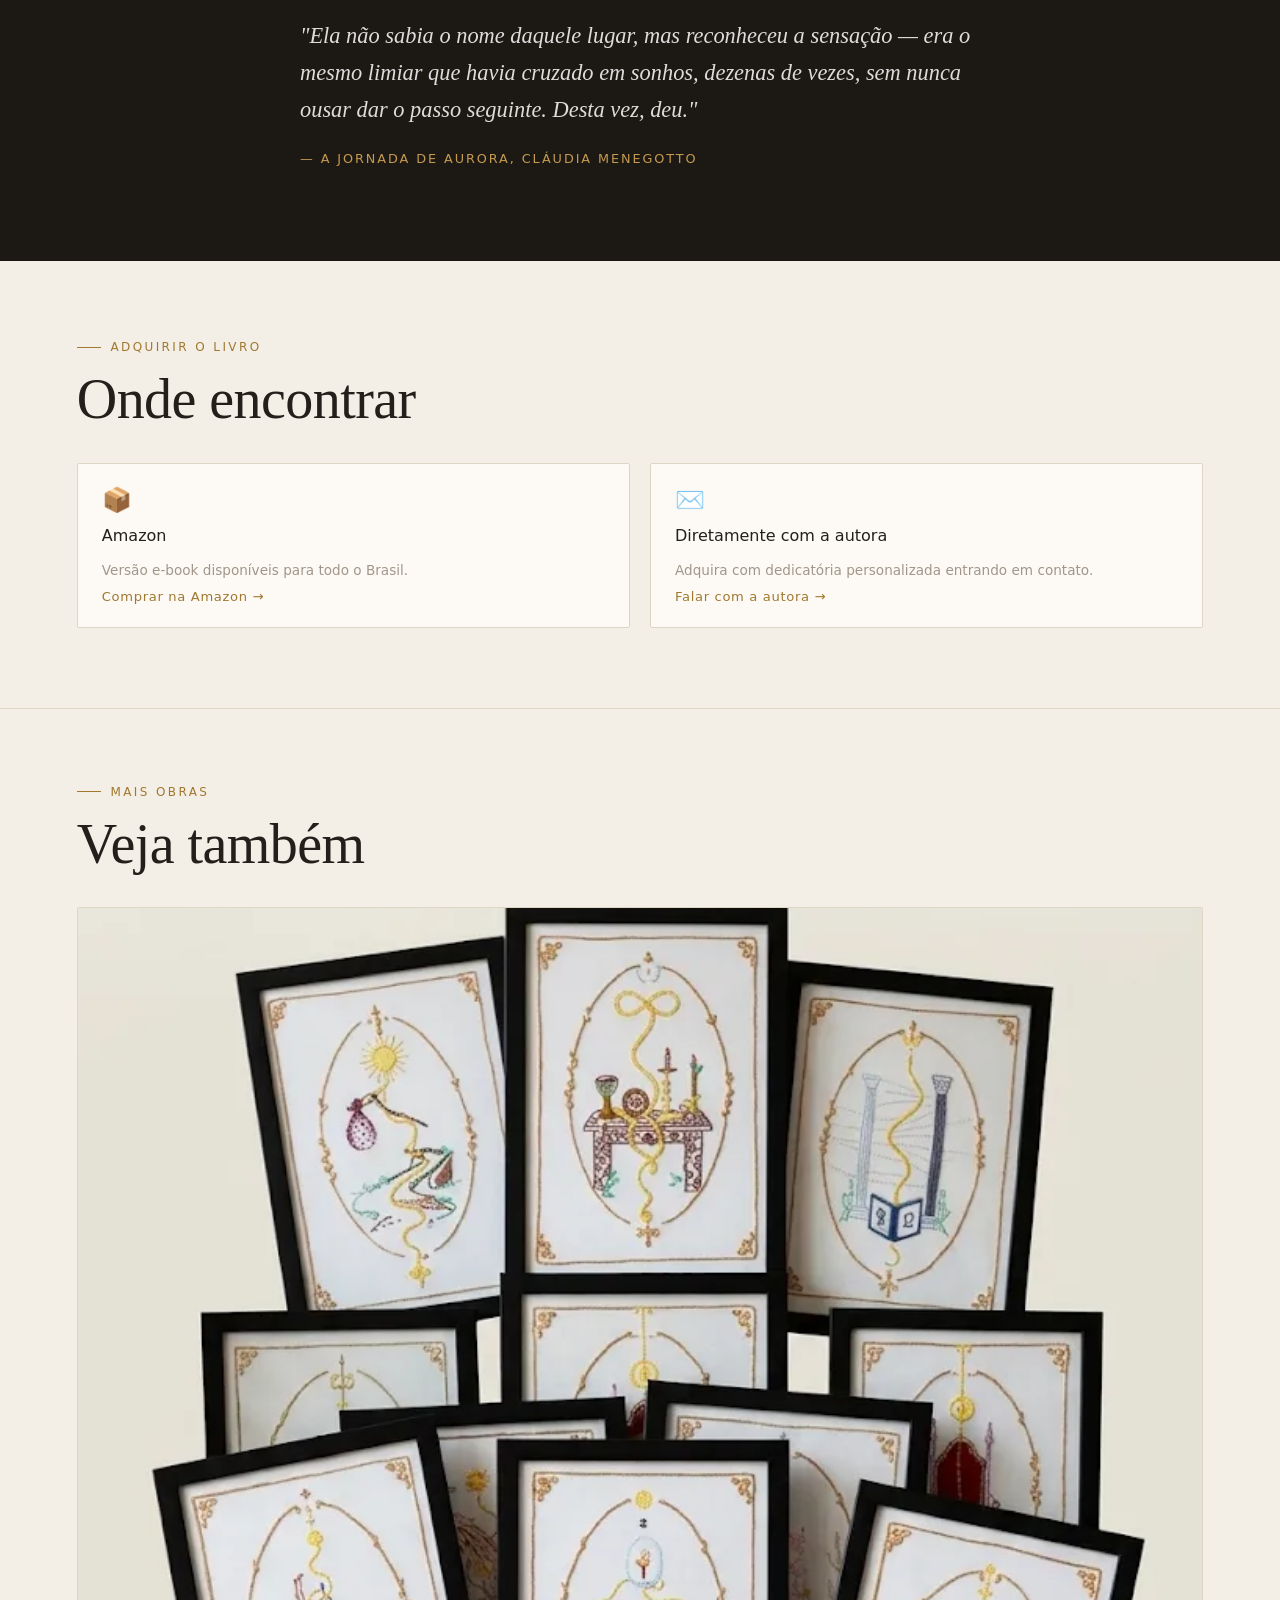
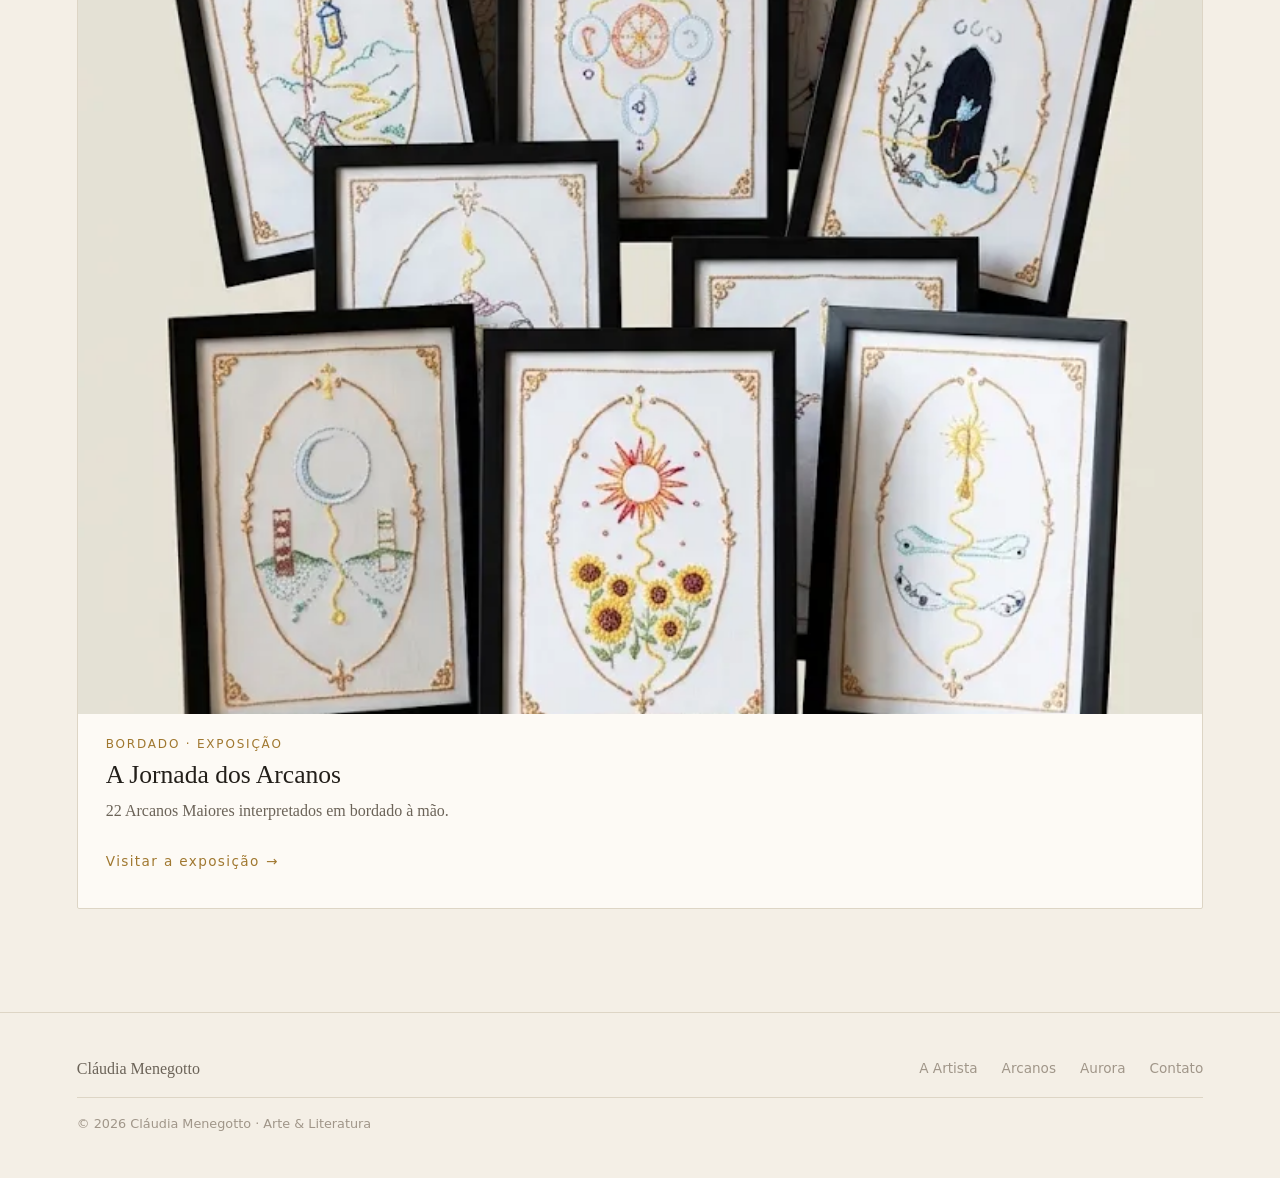
==== commit 13cde1a6: "Add files via upload" ====
--- a/obras/jornada-de-aurora/index.html
+++ b/obras/jornada-de-aurora/index.html
@@ -186,7 +186,7 @@
     <nav class="site-nav" id="site-nav" aria-label="Principal">
       <a href="/">Início</a>
       <a href="/artista.html">A Artista</a>
-      <a href="/obras/jornada-dos-arcanos/">A Jornada dos Arcanos</a>
+      <a href="/obras/o-que-os-fios-revelam/">O Que os Fios Revelam</a>
       <a href="/obras/jornada-de-aurora/" aria-current="page">A Jornada de Aurora</a>
       <a href="/contato.html">Contato</a>
     </nav>
